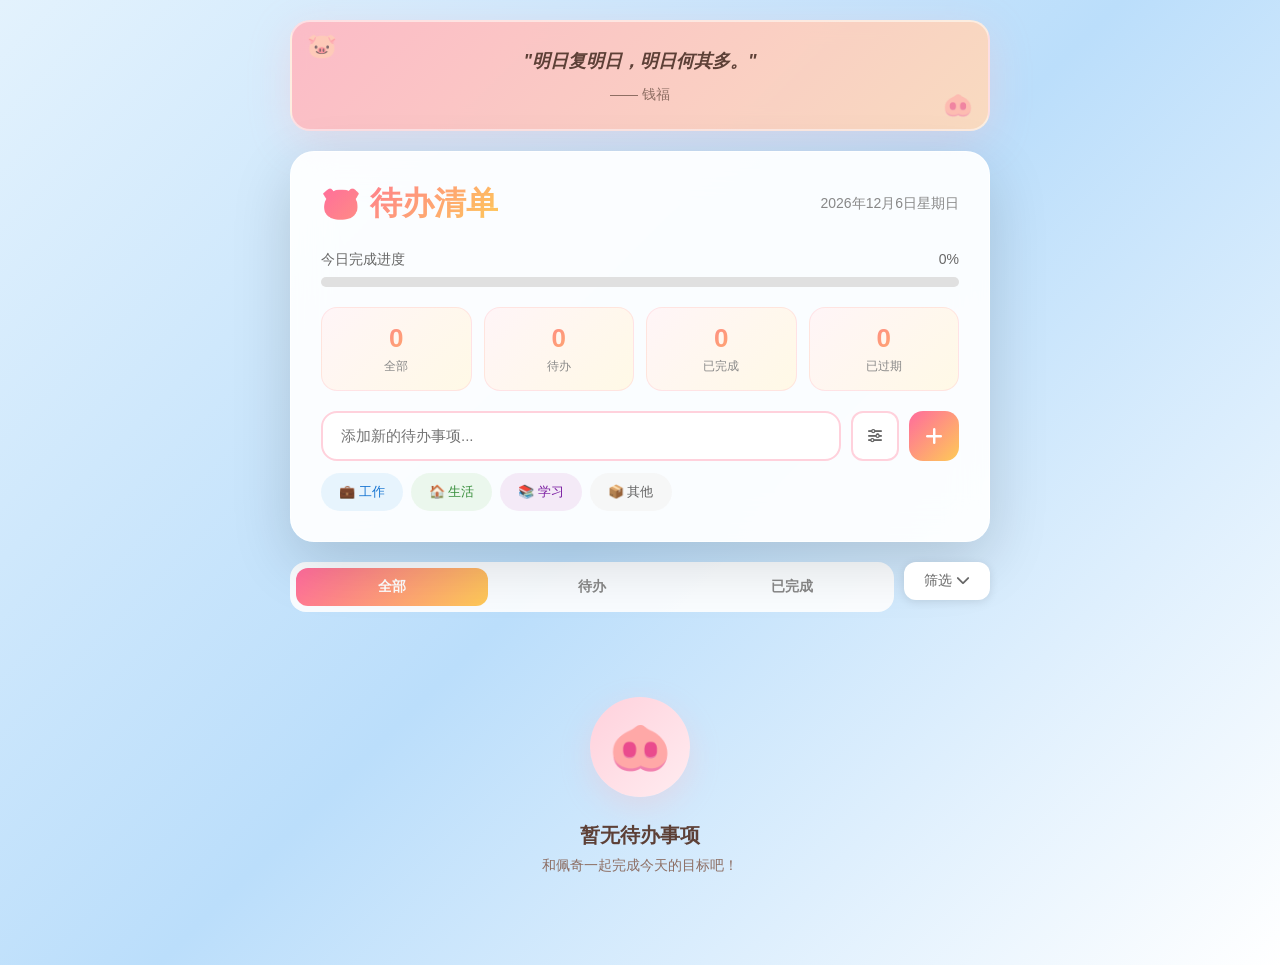
==== index.html @ 7059584b "我的待办清单" ====
<!DOCTYPE html>
<html lang="zh-CN">
<head>
    <meta charset="UTF-8">
    <meta name="viewport" content="width=device-width, initial-scale=1.0, user-scalable=no">
    <title>待办清单</title>
    <link rel="stylesheet" href="https://cdnjs.cloudflare.com/ajax/libs/font-awesome/6.4.0/css/all.min.css">
    <style>
        * {
            margin: 0;
            padding: 0;
            box-sizing: border-box;
        }

        body {
            font-family: 'Segoe UI', -apple-system, BlinkMacSystemFont, sans-serif;
            background: linear-gradient(135deg, #e3f2fd 0%, #bbdefb 50%, #ffffff 100%);
            min-height: 100vh;
            padding: 20px;
            position: relative;
        }

        /* 粉红小猪背景 */
        body::before {
            content: '';
            position: fixed;
            top: 0;
            left: 0;
            right: 0;
            bottom: 0;
            background-image: url('https://images.unsplash.com/photo-1550159930-40066082a4fc?w=1200');
            background-size: cover;
            background-position: center;
            background-repeat: no-repeat;
            filter: blur(8px) opacity(0.15);
            z-index: -1;
        }

        .container {
            max-width: 700px;
            margin: 0 auto;
            position: relative;
            z-index: 1;
        }

        /* 每日名言卡片 */
        .quote-card {
            background: linear-gradient(135deg, rgba(255,182,193,0.9) 0%, rgba(255,218,185,0.9) 100%);
            border-radius: 20px;
            padding: 25px 30px;
            margin-bottom: 20px;
            text-align: center;
            box-shadow: 0 10px 40px rgba(255,182,193,0.3);
            backdrop-filter: blur(10px);
            border: 2px solid rgba(255,255,255,0.5);
            position: relative;
            overflow: hidden;
        }

        .quote-card::before {
            content: '🐷';
            position: absolute;
            top: 10px;
            left: 15px;
            font-size: 24px;
            opacity: 0.6;
        }

        .quote-card::after {
            content: '🐽';
            position: absolute;
            bottom: 10px;
            right: 15px;
            font-size: 24px;
            opacity: 0.6;
        }

        .quote-text {
            font-size: 18px;
            color: #5d4037;
            font-weight: 600;
            line-height: 1.6;
            font-style: italic;
        }

        .quote-author {
            font-size: 14px;
            color: #8d6e63;
            margin-top: 10px;
        }

        /* 头部卡片 */
        .header-card {
            background: rgba(255, 255, 255, 0.92);
            border-radius: 24px;
            padding: 30px;
            margin-bottom: 20px;
            box-shadow: 0 20px 60px rgba(0,0,0,0.15);
            backdrop-filter: blur(20px);
            border: 1px solid rgba(255,255,255,0.8);
        }

        .header-top {
            display: flex;
            justify-content: space-between;
            align-items: center;
            margin-bottom: 25px;
        }

        .title {
            font-size: 32px;
            font-weight: 800;
            background: linear-gradient(135deg, #ff6b9d 0%, #feca57 100%);
            -webkit-background-clip: text;
            -webkit-text-fill-color: transparent;
            background-clip: text;
        }

        .date {
            color: #888;
            font-size: 14px;
        }

        /* 进度条 */
        .progress-section {
            margin-bottom: 20px;
        }

        .progress-label {
            display: flex;
            justify-content: space-between;
            margin-bottom: 8px;
            font-size: 14px;
            color: #666;
        }

        .progress-bar {
            height: 10px;
            background: #e0e0e0;
            border-radius: 5px;
            overflow: hidden;
        }

        .progress-fill {
            height: 100%;
            background: linear-gradient(90deg, #ff6b9d 0%, #feca57 100%);
            border-radius: 5px;
            transition: width 0.5s ease;
        }

        /* 统计卡片 */
        .stats-grid {
            display: grid;
            grid-template-columns: repeat(4, 1fr);
            gap: 12px;
            margin-bottom: 20px;
        }

        .stat-card {
            background: linear-gradient(135deg, #fff5f7 0%, #fff9e6 100%);
            border-radius: 16px;
            padding: 15px 10px;
            text-align: center;
            transition: transform 0.3s ease, box-shadow 0.3s ease;
            border: 1px solid rgba(255,182,193,0.3);
        }

        .stat-card:hover {
            transform: translateY(-5px);
            box-shadow: 0 10px 30px rgba(255,182,193,0.3);
        }

        .stat-number {
            font-size: 26px;
            font-weight: 800;
            background: linear-gradient(135deg, #ff6b9d 0%, #feca57 100%);
            -webkit-background-clip: text;
            -webkit-text-fill-color: transparent;
            background-clip: text;
        }

        .stat-label {
            font-size: 12px;
            color: #888;
            margin-top: 4px;
        }

        /* 输入区域 */
        .input-section {
            display: flex;
            gap: 10px;
            flex-wrap: wrap;
        }

        .input-wrapper {
            flex: 1;
            min-width: 200px;
        }

        .todo-input {
            width: 100%;
            height: 50px;
            padding: 0 18px;
            border: 2px solid #ffd1dc;
            border-radius: 16px;
            font-size: 15px;
            outline: none;
            transition: all 0.3s ease;
            background: white;
        }

        .todo-input:focus {
            border-color: #ff6b9d;
            box-shadow: 0 0 0 4px rgba(255,107,157,0.15);
        }

        .input-options {
            display: flex;
            gap: 8px;
        }

        .option-btn {
            height: 50px;
            padding: 0 15px;
            background: white;
            border: 2px solid #ffd1dc;
            border-radius: 12px;
            font-size: 14px;
            color: #666;
            cursor: pointer;
            display: flex;
            align-items: center;
            gap: 5px;
            transition: all 0.3s ease;
        }

        .option-btn:hover {
            border-color: #ff6b9d;
            color: #ff6b9d;
        }

        .add-btn {
            width: 50px;
            height: 50px;
            background: linear-gradient(135deg, #ff6b9d 0%, #feca57 100%);
            color: white;
            border: none;
            border-radius: 14px;
            font-size: 20px;
            cursor: pointer;
            transition: all 0.3s ease;
            display: flex;
            align-items: center;
            justify-content: center;
        }

        .add-btn:hover {
            transform: scale(1.05);
            box-shadow: 0 10px 30px rgba(255,107,157,0.4);
        }

        /* 分类选择 */
        .category-section {
            display: flex;
            gap: 8px;
            margin-top: 12px;
            flex-wrap: wrap;
        }

        .category-tag {
            padding: 8px 16px;
            border-radius: 20px;
            font-size: 13px;
            cursor: pointer;
            transition: all 0.3s ease;
            border: 2px solid transparent;
        }

        .category-tag.work { background: rgba(227,242,253,0.8); color: #1976d2; }
        .category-tag.life { background: rgba(232,245,233,0.8); color: #388e3c; }
        .category-tag.study { background: rgba(243,229,245,0.8); color: #7b1fa2; }
        .category-tag.other { background: rgba(245,245,245,0.8); color: #616161; }

        .category-tag.active {
            border-color: currentColor;
            transform: scale(1.05);
        }

        /* 筛选标签 */
        .filter-section {
            display: flex;
            gap: 10px;
            margin-bottom: 15px;
            flex-wrap: wrap;
        }

        .filter-tabs {
            display: flex;
            gap: 8px;
            background: rgba(255,255,255,0.9);
            padding: 6px;
            border-radius: 16px;
            flex: 1;
        }

        .filter-tab {
            flex: 1;
            padding: 10px 16px;
            border: none;
            background: transparent;
            border-radius: 12px;
            font-size: 14px;
            font-weight: 600;
            color: #888;
            cursor: pointer;
            transition: all 0.3s ease;
        }

        .filter-tab.active {
            background: linear-gradient(135deg, #ff6b9d 0%, #feca57 100%);
            color: white;
        }

        .filter-dropdown {
            position: relative;
        }

        .dropdown-btn {
            padding: 10px 20px;
            background: white;
            border: none;
            border-radius: 12px;
            font-size: 14px;
            color: #666;
            cursor: pointer;
            box-shadow: 0 2px 10px rgba(0,0,0,0.1);
        }

        .dropdown-menu {
            position: absolute;
            top: 100%;
            right: 0;
            margin-top: 8px;
            background: white;
            border-radius: 12px;
            box-shadow: 0 10px 40px rgba(0,0,0,0.15);
            padding: 8px;
            min-width: 150px;
            display: none;
            z-index: 100;
        }

        .dropdown-menu.show {
            display: block;
        }

        .dropdown-item {
            padding: 10px 15px;
            border-radius: 8px;
            cursor: pointer;
            font-size: 14px;
            transition: background 0.2s;
        }

        .dropdown-item:hover {
            background: #f5f5f5;
        }

        /* 待办列表 */
        .todo-list {
            display: flex;
            flex-direction: column;
            gap: 12px;
        }

        .todo-item {
            display: flex;
            align-items: center;
            padding: 18px 20px;
            background: rgba(255, 255, 255, 0.95);
            border-radius: 16px;
            box-shadow: 0 4px 20px rgba(0,0,0,0.08);
            transition: all 0.3s ease;
            animation: slideIn 0.3s ease;
            border-left: 4px solid transparent;
        }

        .todo-item.priority-high { border-left-color: #ff6b6b; }
        .todo-item.priority-medium { border-left-color: #feca57; }
        .todo-item.priority-low { border-left-color: #48dbfb; }

        @keyframes slideIn {
            from { opacity: 0; transform: translateX(-20px); }
            to { opacity: 1; transform: translateX(0); }
        }

        .todo-item:hover {
            transform: translateX(5px);
            box-shadow: 0 8px 30px rgba(0,0,0,0.12);
        }

        .todo-item.completed {
            background: rgba(245, 245, 245, 0.9);
            opacity: 0.8;
        }

        .todo-item.completed .todo-text {
            text-decoration: line-through;
            color: #aaa;
        }

        .checkbox {
            width: 24px;
            height: 24px;
            border: 3px solid #ffd1dc;
            border-radius: 50%;
            margin-right: 15px;
            display: flex;
            align-items: center;
            justify-content: center;
            cursor: pointer;
            transition: all 0.3s ease;
            flex-shrink: 0;
        }

        .checkbox:hover {
            border-color: #ff6b9d;
            transform: scale(1.1);
        }

        .checkbox.checked {
            background: linear-gradient(135deg, #ff6b9d 0%, #feca57 100%);
            border-color: transparent;
        }

        .checkbox.checked i {
            color: white;
            font-size: 12px;
        }

        .todo-content {
            flex: 1;
        }

        .todo-text {
            font-size: 15px;
            color: #333;
            word-break: break-all;
            line-height: 1.5;
            margin-bottom: 6px;
        }

        .todo-meta {
            display: flex;
            gap: 8px;
            flex-wrap: wrap;
            align-items: center;
        }

        .category-badge {
            padding: 3px 10px;
            border-radius: 10px;
            font-size: 11px;
            font-weight: 600;
        }

        .category-badge.work { background: #e3f2fd; color: #1976d2; }
        .category-badge.life { background: #e8f5e9; color: #388e3c; }
        .category-badge.study { background: #f3e5f5; color: #7b1fa2; }
        .category-badge.other { background: #f5f5f5; color: #616161; }

        .priority-badge {
            font-size: 12px;
        }

        .priority-high { color: #ff6b6b; }
        .priority-medium { color: #f9ca24; }
        .priority-low { color: #48dbfb; }

        .due-date {
            font-size: 11px;
            color: #888;
            display: flex;
            align-items: center;
            gap: 4px;
        }

        .due-date.overdue {
            color: #ff6b6b;
            font-weight: 600;
        }

        .due-date.today {
            color: #ff6b9d;
            font-weight: 600;
        }

        .delete-btn {
            width: 34px;
            height: 34px;
            display: flex;
            align-items: center;
            justify-content: center;
            color: #ff9a9e;
            font-size: 16px;
            cursor: pointer;
            border-radius: 10px;
            transition: all 0.3s ease;
            flex-shrink: 0;
        }

        .delete-btn:hover {
            background: rgba(255,154,158,0.1);
            color: #ff6b6b;
            transform: rotate(90deg);
        }

        /* 清除按钮 */
        .clear-section {
            text-align: center;
            margin-top: 25px;
        }

        .clear-btn {
            padding: 12px 28px;
            background: rgba(255,255,255,0.9);
            border: 2px solid #ffd1dc;
            border-radius: 30px;
            color: #ff6b9d;
            font-size: 14px;
            font-weight: 600;
            cursor: pointer;
            transition: all 0.3s ease;
            display: inline-flex;
            align-items: center;
            gap: 8px;
        }

        .clear-btn:hover {
            background: white;
            border-color: #ff6b9d;
            box-shadow: 0 10px 30px rgba(255,107,157,0.25);
            transform: translateY(-2px);
        }

        /* 空状态 */
        .empty-state {
            text-align: center;
            padding: 70px 20px;
            color: #666;
        }

        .empty-icon {
            width: 100px;
            height: 100px;
            margin: 0 auto 25px;
            background: linear-gradient(135deg, #ffd1dc 0%, #ffecf0 100%);
            border-radius: 50%;
            display: flex;
            align-items: center;
            justify-content: center;
            font-size: 50px;
            box-shadow: 0 10px 30px rgba(255,182,193,0.3);
            animation: float 3s ease-in-out infinite;
        }

        @keyframes float {
            0%, 100% { transform: translateY(0); }
            50% { transform: translateY(-10px); }
        }

        .empty-text {
            font-size: 20px;
            font-weight: 700;
            color: #5d4037;
            margin-bottom: 8px;
        }

        .empty-subtext {
            font-size: 14px;
            color: #8d6e63;
        }

        /* 弹窗 */
        .modal-overlay {
            position: fixed;
            top: 0;
            left: 0;
            right: 0;
            bottom: 0;
            background: rgba(0,0,0,0.5);
            display: none;
            align-items: center;
            justify-content: center;
            z-index: 1000;
            padding: 20px;
        }

        .modal-overlay.show {
            display: flex;
        }

        .modal {
            background: white;
            border-radius: 24px;
            padding: 30px;
            width: 100%;
            max-width: 400px;
            animation: modalIn 0.3s ease;
        }

        @keyframes modalIn {
            from { opacity: 0; transform: scale(0.9); }
            to { opacity: 1; transform: scale(1); }
        }

        .modal-title {
            font-size: 20px;
            font-weight: 700;
            margin-bottom: 20px;
            color: #333;
        }

        .modal-section {
            margin-bottom: 20px;
        }

        .modal-label {
            font-size: 14px;
            color: #666;
            margin-bottom: 8px;
            display: block;
        }

        .modal-input, .modal-select {
            width: 100%;
            height: 48px;
            padding: 0 15px;
            border: 2px solid #e0e0e0;
            border-radius: 12px;
            font-size: 15px;
            outline: none;
        }

        .modal-input:focus, .modal-select:focus {
            border-color: #ff6b9d;
        }

        .priority-options {
            display: flex;
            gap: 10px;
        }

        .priority-option {
            flex: 1;
            padding: 12px;
            border: 2px solid #e0e0e0;
            border-radius: 12px;
            text-align: center;
            cursor: pointer;
            transition: all 0.3s ease;
            font-size: 13px;
        }

        .priority-option.selected {
            border-color: currentColor;
            background: rgba(255,255,255,0.5);
        }

        .priority-option.high { color: #ff6b6b; }
        .priority-option.medium { color: #feca57; }
        .priority-option.low { color: #48dbfb; }

        .modal-buttons {
            display: flex;
            gap: 10px;
            margin-top: 25px;
        }

        .modal-btn {
            flex: 1;
            height: 48px;
            border: none;
            border-radius: 12px;
            font-size: 15px;
            font-weight: 600;
            cursor: pointer;
            transition: all 0.3s ease;
        }

        .modal-btn.cancel {
            background: #f5f5f5;
            color: #666;
        }

        .modal-btn.confirm {
            background: linear-gradient(135deg, #ffab6b 0%, #feca57 100%);
            color: white;
        }

        /* Toast */
        .toast {
            position: fixed;
            top: 50%;
            left: 50%;
            transform: translate(-50%, -50%);
            background: rgba(0,0,0,0.8);
            color: white;
            padding: 12px 24px;
            border-radius: 10px;
            font-size: 14px;
            z-index: 2000;
            display: none;
        }

        .toast.show {
            display: block;
            animation: fadeIn 0.3s ease;
        }

        @keyframes fadeIn {
            from { opacity: 0; transform: translate(-50%, -40%); }
            to { opacity: 1; transform: translate(-50%, -50%); }
        }

        /* 响应式 */
        @media (max-width: 480px) {
            body { padding: 15px; }
            .header-card { padding: 20px; border-radius: 20px; }
            .title { font-size: 24px; }
            .stats-grid { grid-template-columns: repeat(2, 1fr); gap: 10px; }
            .quote-card { padding: 20px; }
            .quote-text { font-size: 15px; }
        }
    </style>
</head>
<body>
    <div class="container">
        <!-- 每日名言 -->
        <div class="quote-card" id="quoteCard">
            <div class="quote-text" id="quoteText"> loading...</div>
            <div class="quote-author" id="quoteAuthor"></div>
        </div>

        <!-- 头部卡片 -->
        <div class="header-card">
            <div class="header-top">
                <h1 class="title">🐷 待办清单</h1>
                <span class="date" id="currentDate"></span>
            </div>

            <div class="progress-section">
                <div class="progress-label">
                    <span>今日完成进度</span>
                    <span id="progressText">0%</span>
                </div>
                <div class="progress-bar">
                    <div class="progress-fill" id="progressFill" style="width: 0%"></div>
                </div>
            </div>

            <div class="stats-grid">
                <div class="stat-card">
                    <div class="stat-number" id="totalCount">0</div>
                    <div class="stat-label">全部</div>
                </div>
                <div class="stat-card">
                    <div class="stat-number" id="activeCount">0</div>
                    <div class="stat-label">待办</div>
                </div>
                <div class="stat-card">
                    <div class="stat-number" id="completedCount">0</div>
                    <div class="stat-label">已完成</div>
                </div>
                <div class="stat-card">
                    <div class="stat-number" id="overdueCount">0</div>
                    <div class="stat-label">已过期</div>
                </div>
            </div>

            <div class="input-section">
                <div class="input-wrapper">
                    <input type="text" class="todo-input" id="todoInput" placeholder="添加新的待办事项...">
                </div>
                <button class="option-btn" onclick="openModal()">
                    <i class="fas fa-sliders-h"></i>
                </button>
                <button class="add-btn" onclick="addTodo()">
                    <i class="fas fa-plus"></i>
                </button>
            </div>

            <div class="category-section">
                <span class="category-tag work" data-cat="work" onclick="quickSelectCategory('work')">💼 工作</span>
                <span class="category-tag life" data-cat="life" onclick="quickSelectCategory('life')">🏠 生活</span>
                <span class="category-tag study" data-cat="study" onclick="quickSelectCategory('study')">📚 学习</span>
                <span class="category-tag other" data-cat="other" onclick="quickSelectCategory('other')">📦 其他</span>
            </div>
        </div>

        <!-- 筛选 -->
        <div class="filter-section">
            <div class="filter-tabs">
                <button class="filter-tab active" data-filter="all" onclick="setFilter('all')">全部</button>
                <button class="filter-tab" data-filter="active" onclick="setFilter('active')">待办</button>
                <button class="filter-tab" data-filter="completed" onclick="setFilter('completed')">已完成</button>
            </div>
            <div class="filter-dropdown">
                <button class="dropdown-btn" onclick="toggleDropdown()">
                    筛选 <i class="fas fa-chevron-down"></i>
                </button>
                <div class="dropdown-menu" id="dropdownMenu">
                    <div class="dropdown-item" onclick="setCategoryFilter('work')">💼 工作</div>
                    <div class="dropdown-item" onclick="setCategoryFilter('life')">🏠 生活</div>
                    <div class="dropdown-item" onclick="setCategoryFilter('study')">📚 学习</div>
                    <div class="dropdown-item" onclick="setCategoryFilter('other')">📦 其他</div>
                    <div class="dropdown-item" onclick="setPriorityFilter('high')">🔴 高优先级</div>
                    <div class="dropdown-item" onclick="setPriorityFilter('medium')">🟡 中优先级</div>
                    <div class="dropdown-item" onclick="setPriorityFilter('low')">🔵 低优先级</div>
                </div>
            </div>
        </div>

        <!-- 待办列表 -->
        <div class="todo-list" id="todoList"></div>

        <div class="clear-section" id="clearSection" style="display: none;">
            <button class="clear-btn" onclick="clearCompleted()">
                <i class="fas fa-trash-alt"></i>
                清除已完成
            </button>
        </div>

        <div class="empty-state" id="emptyState">
            <div class="empty-icon">🐽</div>
            <div class="empty-text">暂无待办事项</div>
            <div class="empty-subtext">和佩奇一起完成今天的目标吧！</div>
        </div>
    </div>

    <!-- 添加弹窗 -->
    <div class="modal-overlay" id="modalOverlay" onclick="closeModalOnOverlay(event)">
        <div class="modal" onclick="event.stopPropagation()">
            <div class="modal-title">添加待办</div>

            <div class="modal-section">
                <label class="modal-label">待办内容</label>
                <input type="text" class="modal-input" id="modalInput" placeholder="请输入待办事项...">
            </div>

            <div class="modal-section">
                <label class="modal-label">分类</label>
                <select class="modal-select" id="modalCategory">
                    <option value="work">💼 工作</option>
                    <option value="life">🏠 生活</option>
                    <option value="study">📚 学习</option>
                    <option value="other">📦 其他</option>
                </select>
            </div>

            <div class="modal-section">
                <label class="modal-label">截止日期</label>
                <input type="date" class="modal-input" id="modalDate">
            </div>

            <div class="modal-section">
                <label class="modal-label">优先级</label>
                <div class="priority-options">
                    <div class="priority-option high" data-priority="high" onclick="selectPriority('high')">
                        🔴 高
                    </div>
                    <div class="priority-option medium selected" data-priority="medium" onclick="selectPriority('medium')">
                        🟡 中
                    </div>
                    <div class="priority-option low" data-priority="low" onclick="selectPriority('low')">
                        🔵 低
                    </div>
                </div>
            </div>

            <div class="modal-buttons">
                <button class="modal-btn cancel" onclick="closeModal()">取消</button>
                <button class="modal-btn confirm" onclick="confirmAdd()">确定</button>
            </div>
        </div>
    </div>

    <div class="toast" id="toast"></div>

    <script>
        // 励志名言库
        const quotes = [
            { text: "种一棵树最好的时间是十年前，其次是现在。", author: "丹比萨·莫约" },
            { text: "不积跬步，无以至千里；不积小流，无以成江海。", author: "荀子" },
            { text: "星光不问赶路人，时光不负有心人。", author: "大冰" },
            { text: "努力不一定成功，但放弃一定失败。", author: "姚明" },
            { text: "每一个不曾起舞的日子，都是对生命的辜负。", author: "尼采" },
            { text: "生活不是等待风暴过去，而是学会在雨中跳舞。", author: "维维安·格林" },
            { text: "成功的路上并不拥挤，因为坚持的人不多。", author: "佚名" },
            { text: "梦想不会逃跑，逃跑的永远只是不敢追梦的人。", author: "高桥步" },
            { text: "与其临渊羡鱼，不如退而结网。", author: "汉书" },
            { text: "路漫漫其修远兮，吾将上下而求索。", author: "屈原" },
            { text: "天行健，君子以自强不息。", author: "周易" },
            { text: "业精于勤，荒于嬉；行成于思，毁于随。", author: "韩愈" },
            { text: "千里之行，始于足下。", author: "老子" },
            { text: "宝剑锋从磨砺出，梅花香自苦寒来。", author: "警世贤文" },
            { text: "只要功夫深，铁杵磨成针。", author: "中国谚语" },
            { text: "锲而舍之，朽木不折；锲而不舍，金石可镂。", author: "荀子" },
            { text: "书山有路勤为径，学海无涯苦作舟。", author: "韩愈" },
            { text: "一分耕耘，一分收获。", author: "谚语" },
            { text: "世上无难事，只怕有心人。", author: "毛泽东" },
            { text: "生活就像海洋，只有意志坚强的人，才能到达彼岸。", author: "马克思" },
            { text: "不要等待机会，而要创造机会。", author: "乔治·萧伯纳" },
            { text: "行动是治愈恐惧的良药，而犹豫拖延将不断滋养恐惧。", author: "戴尔·卡耐基" },
            { text: "成功的秘诀在于永不改变既定的目标。", author: "卢梭" },
            { text: "即使爬到最高的山上，一次也只能脚踏实地地迈一步。", author: "佚名" },
            { text: "你的时间有限，不要为别人而活。", author: "史蒂夫·乔布斯" },
            { text: "保持饥饿，保持愚蠢。", author: "史蒂夫·乔布斯" },
            { text: "今天是你余生的第一天。", author: "查尔斯·狄更斯" },
            { text: "最好的投资就是投资自己。", author: "沃伦·巴菲特" },
            { text: "不要等待完美时刻，抓住时刻让它完美。", author: "佚名" },
            { text: "相信自己，你比你想象的更强大。", author: "佚名" },
            { text: "每一天都是新的开始。", author: "佚名" },
            { text: "只有不断找寻机会的人才会及时把握机会。", author: "佚名" },
            { text: "凡事预则立，不预则废。", author: "礼记" },
            { text: "少壮不努力，老大徒伤悲。", author: "长歌行" },
            { text: "黑发不知勤学早，白首方悔读书迟。", author: "颜真卿" },
            { text: "莫等闲，白了少年头，空悲切。", author: "岳飞" },
            { text: "明日复明日，明日何其多。", author: "钱福" },
            { text: "一寸光阴一寸金，寸金难买寸光阴。", author: "增广贤文" }
        ];

        function getTodayQuote() {
            const today = new Date();
            const dayOfYear = Math.floor((today - new Date(today.getFullYear(), 0, 0)) / (1000 * 60 * 60 * 24));
            return quotes[dayOfYear % quotes.length];
        }

        function displayQuote() {
            const quote = getTodayQuote();
            document.getElementById('quoteText').textContent = '"' + quote.text + '"';
            document.getElementById('quoteAuthor').textContent = '—— ' + quote.author;
        }

        let todos = JSON.parse(localStorage.getItem('todos')) || [];
        let currentFilter = 'all';
        let categoryFilter = null;
        let priorityFilter = null;
        let selectedCategory = 'work';
        let selectedPriority = 'medium';

        init();

        function init() {
            displayQuote();
            updateDate();
            render();
            document.getElementById('todoInput').addEventListener('keypress', function(e) {
                if (e.key === 'Enter') addTodo();
            });
        }

        function updateDate() {
            const date = new Date();
            const options = { year: 'numeric', month: 'long', day: 'numeric', weekday: 'long' };
            document.getElementById('currentDate').textContent = date.toLocaleDateString('zh-CN', options);
        }

        function quickSelectCategory(cat) {
            selectedCategory = cat;
            document.querySelectorAll('.category-tag').forEach(tag => {
                tag.classList.remove('active');
                if (tag.dataset.cat === cat) tag.classList.add('active');
            });
        }

        function addTodo() {
            const input = document.getElementById('todoInput');
            const text = input.value.trim();
            if (!text) { showToast('请输入待办内容'); return; }
            openModal(text);
        }

        function openModal(text = '') {
            document.getElementById('modalInput').value = text;
            document.getElementById('modalDate').value = new Date().toISOString().split('T')[0];
            document.getElementById('modalOverlay').classList.add('show');
        }

        function closeModal() { document.getElementById('modalOverlay').classList.remove('show'); }
        function closeModalOnOverlay(e) { if (e.target === document.getElementById('modalOverlay')) closeModal(); }

        function selectPriority(priority) {
            selectedPriority = priority;
            document.querySelectorAll('.priority-option').forEach(opt => {
                opt.classList.remove('selected');
                if (opt.dataset.priority === priority) opt.classList.add('selected');
            });
        }

        function confirmAdd() {
            const text = document.getElementById('modalInput').value.trim();
            const category = document.getElementById('modalCategory').value;
            const dueDate = document.getElementById('modalDate').value;
            if (!text) { showToast('请输入待办内容'); return; }
            const todo = { id: Date.now(), text: text, completed: false, category: category, priority: selectedPriority, dueDate: dueDate, createTime: new Date().toLocaleString('zh-CN', { month: 'short', day: 'numeric', hour: '2-digit', minute: '2-digit' }) };
            todos.unshift(todo);
            document.getElementById('todoInput').value = '';
            closeModal();
            saveAndRender();
            showToast('添加成功！');
        }

        function toggleTodo(id) {
            todos = todos.map(item => { if (item.id === id) return { ...item, completed: !item.completed }; return item; });
            saveAndRender();
        }

        function deleteTodo(id) {
            if (confirm('确定删除这条待办吗？')) {
                todos = todos.filter(item => item.id !== id);
                saveAndRender();
                showToast('已删除');
            }
        }

        function clearCompleted() {
            const completedCount = todos.filter(item => item.completed).length;
            if (!completedCount) return;
            if (confirm('确定清除 ' + completedCount + ' 条已完成的待办吗？')) {
                todos = todos.filter(item => !item.completed);
                saveAndRender();
                showToast('清除成功！');
            }
        }

        function setFilter(filter) {
            currentFilter = filter;
            document.querySelectorAll('.filter-tab').forEach(tab => { tab.classList.remove('active'); if (tab.dataset.filter === filter) tab.classList.add('active'); });
            render();
        }

        function toggleDropdown() { document.getElementById('dropdownMenu').classList.toggle('show'); }
        function setCategoryFilter(cat) { categoryFilter = cat; priorityFilter = null; document.getElementById('dropdownMenu').classList.remove('show'); render(); }
        function setPriorityFilter(priority) { priorityFilter = priority; categoryFilter = null; document.getElementById('dropdownMenu').classList.remove('show'); render(); }
        function saveAndRender() { localStorage.setItem('todos', JSON.stringify(todos)); render(); }

        function isOverdue(dueDate) {
            if (!dueDate) return false;
            const today = new Date(); today.setHours(0,0,0,0);
            const due = new Date(dueDate); due.setHours(0,0,0,0);
            return due < today;
        }

        function isToday(dueDate) {
            if (!dueDate) return false;
            return new Date().toDateString() === new Date(dueDate).toDateString();
        }

        function getDueDateLabel(dueDate) {
            if (!dueDate) return '';
            if (isOverdue(dueDate)) return '已过期';
            if (isToday(dueDate)) return '今天';
            const date = new Date(dueDate);
            return (date.getMonth() + 1) + '/' + date.getDate();
        }

        function render() {
            const todoList = document.getElementById('todoList'), emptyState = document.getElementById('emptyState'), clearSection = document.getElementById('clearSection');
            let filtered = todos;
            if (currentFilter === 'active') filtered = filtered.filter(i => !i.completed);
            if (currentFilter === 'completed') filtered = filtered.filter(i => i.completed);
            if (categoryFilter) filtered = filtered.filter(i => i.category === categoryFilter);
            if (priorityFilter) filtered = filtered.filter(i => i.priority === priorityFilter);
            const total = todos.length, completed = todos.filter(i => i.completed).length, active = total - completed, overdue = todos.filter(i => !i.completed && isOverdue(i.dueDate)).length, progress = total > 0 ? Math.round((completed / total) * 100) : 0;
            document.getElementById('totalCount').textContent = total;
            document.getElementById('activeCount').textContent = active;
            document.getElementById('completedCount').textContent = completed;
            document.getElementById('overdueCount').textContent = overdue;
            document.getElementById('progressText').textContent = progress + '%';
            document.getElementById('progressFill').style.width = progress + '%';
            clearSection.style.display = (completed > 0 && currentFilter !== 'active') ? 'block' : 'none';
            if (filtered.length === 0) { todoList.style.display = 'none'; emptyState.style.display = 'block'; return; }
            todoList.style.display = 'flex'; emptyState.style.display = 'none';
            filtered.sort((a, b) => { if (a.completed !== b.completed) return a.completed ? 1 : -1; const pMap = { high: 3, medium: 2, low: 1 }; return pMap[b.priority] - pMap[a.priority]; });
            const catMap = { work: '💼', life: '🏠', study: '📚', other: '📦' }, pMap = { high: '🔴', medium: '🟡', low: '🔵' };
            const catName = { work: '工作', life: '生活', study: '学习', other: '其他' }, pName = { high: '高', medium: '中', low: '低' };
            todoList.innerHTML = filtered.map(item => {
                const dueLabel = getDueDateLabel(item.dueDate), dueClass = isOverdue(item.dueDate) ? 'overdue' : (isToday(item.dueDate) ? 'today' : '');
                return '<div class="todo-item priority-' + item.priority + (item.completed ? ' completed' : '') + '"><div class="checkbox ' + (item.completed ? 'checked' : '') + '" onclick="toggleTodo(' + item.id + ')">' + (item.completed ? '<i class="fas fa-check"></i>' : '') + '</div><div class="todo-content"><div class="todo-text">' + escapeHtml(item.text) + '</div><div class="todo-meta"><span class="category-badge ' + item.category + '">' + catMap[item.category] + ' ' + catName[item.category] + '</span><span class="priority-badge priority-' + item.priority + '">' + pMap[item.priority] + ' ' + pName[item.priority] + '</span>' + (dueLabel ? '<span class="due-date ' + dueClass + '"><i class="far fa-calendar"></i> ' + dueLabel + '</span>' : '') + '</div></div><div class="delete-btn" onclick="deleteTodo(' + item.id + ')"><i class="fas fa-times"></i></div></div>';
            }).join('');
        }

        function escapeHtml(text) { const div = document.createElement('div'); div.textContent = text; return div.innerHTML; }
        function showToast(message) { const toast = document.getElementById('toast'); toast.textContent = message; toast.classList.add('show'); setTimeout(() => toast.classList.remove('show'), 1500); }
        document.addEventListener('click', function(e) { if (!e.target.closest('.filter-dropdown')) document.getElementById('dropdownMenu').classList.remove('show'); });
    </script>
</body>
</html>
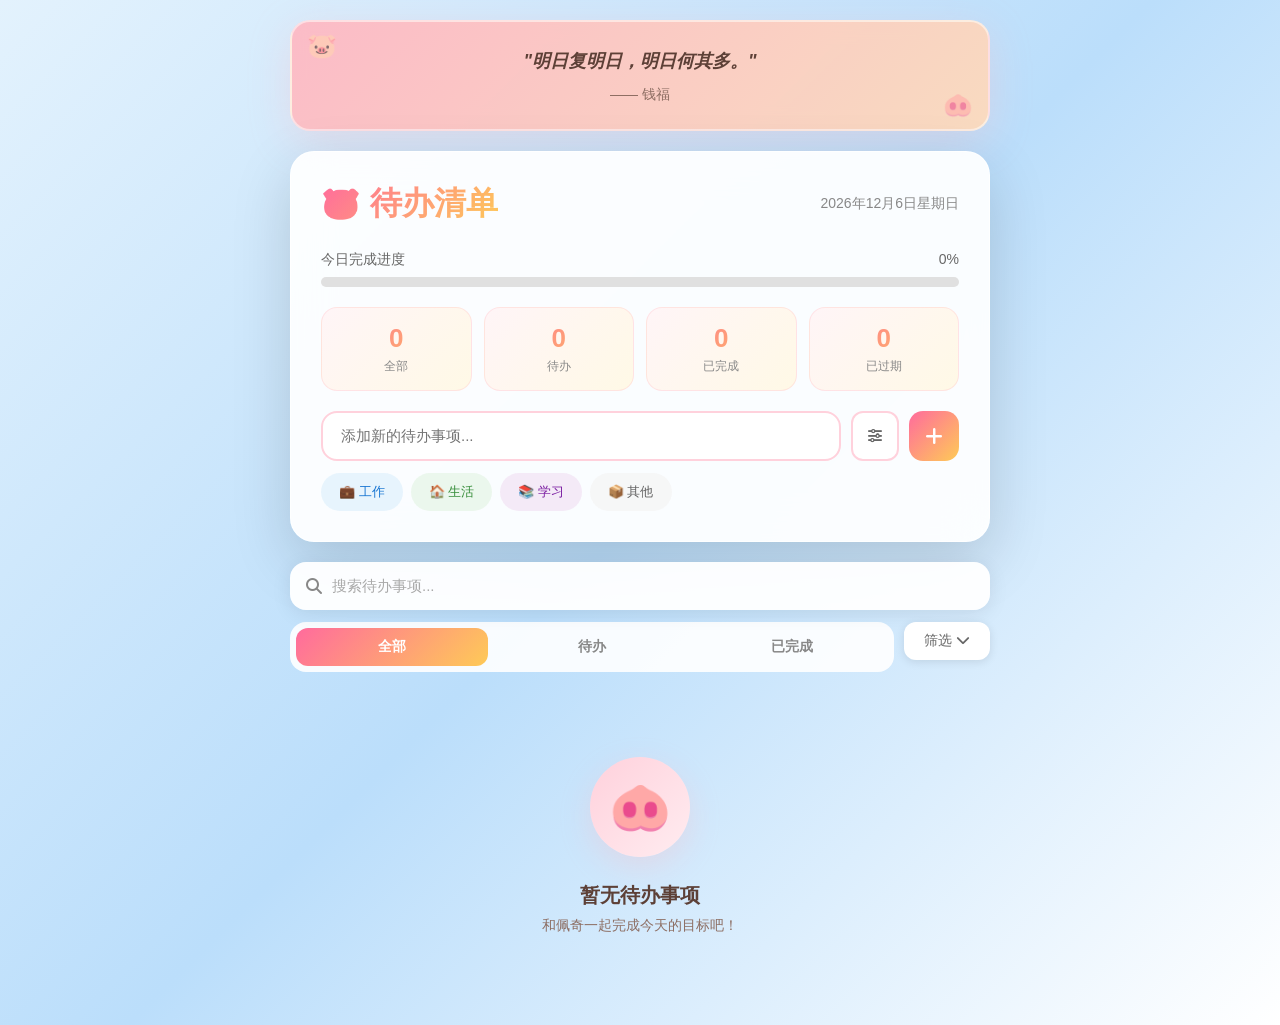
==== commit 04ecfe55: "添加搜索功能和子任务功能" ====
--- a/index.html
+++ b/index.html
@@ -286,6 +286,169 @@
             transform: scale(1.05);
         }
 
+        /* 搜索框 */
+        .search-section {
+            margin-bottom: 12px;
+        }
+
+        .search-wrapper {
+            position: relative;
+            background: rgba(255, 255, 255, 0.95);
+            border-radius: 16px;
+            box-shadow: 0 4px 20px rgba(0,0,0,0.08);
+            display: flex;
+            align-items: center;
+            padding: 0 16px;
+        }
+
+        .search-icon {
+            color: #888;
+            font-size: 16px;
+            margin-right: 10px;
+        }
+
+        .search-input {
+            flex: 1;
+            height: 48px;
+            border: none;
+            background: transparent;
+            font-size: 15px;
+            color: #333;
+            outline: none;
+        }
+
+        .search-input::placeholder {
+            color: #aaa;
+        }
+
+        .search-clear {
+            color: #888;
+            font-size: 14px;
+            cursor: pointer;
+            padding: 5px;
+        }
+
+        .search-clear:hover {
+            color: #ff6b9d;
+        }
+
+        /* 子任务样式 */
+        .subtasks-section {
+            margin-top: 10px;
+            padding-left: 37px;
+        }
+
+        .subtask-item {
+            display: flex;
+            align-items: center;
+            padding: 8px 0;
+            border-bottom: 1px dashed #eee;
+        }
+
+        .subtask-item:last-child {
+            border-bottom: none;
+        }
+
+        .subtask-checkbox {
+            width: 18px;
+            height: 18px;
+            border: 2px solid #ddd;
+            border-radius: 4px;
+            margin-right: 10px;
+            display: flex;
+            align-items: center;
+            justify-content: center;
+            cursor: pointer;
+            transition: all 0.2s ease;
+        }
+
+        .subtask-checkbox:hover {
+            border-color: #ff6b9d;
+        }
+
+        .subtask-checkbox.checked {
+            background: linear-gradient(135deg, #ff6b9d 0%, #feca57 100%);
+            border-color: transparent;
+        }
+
+        .subtask-checkbox.checked i {
+            color: white;
+            font-size: 10px;
+        }
+
+        .subtask-text {
+            flex: 1;
+            font-size: 13px;
+            color: #666;
+        }
+
+        .subtask-item.completed .subtask-text {
+            text-decoration: line-through;
+            color: #aaa;
+        }
+
+        .subtask-delete {
+            color: #ccc;
+            font-size: 12px;
+            cursor: pointer;
+            padding: 3px 6px;
+        }
+
+        .subtask-delete:hover {
+            color: #ff6b6b;
+        }
+
+        .subtask-add {
+            display: flex;
+            align-items: center;
+            margin-top: 8px;
+            padding-left: 28px;
+        }
+
+        .subtask-input {
+            flex: 1;
+            height: 32px;
+            padding: 0 10px;
+            border: 1px solid #e0e0e0;
+            border-radius: 8px;
+            font-size: 13px;
+            outline: none;
+        }
+
+        .subtask-input:focus {
+            border-color: #ff6b9d;
+        }
+
+        .subtask-add-btn {
+            width: 28px;
+            height: 28px;
+            margin-left: 8px;
+            background: linear-gradient(135deg, #ff6b9d 0%, #feca57 100%);
+            color: white;
+            border: none;
+            border-radius: 6px;
+            font-size: 12px;
+            cursor: pointer;
+            display: flex;
+            align-items: center;
+            justify-content: center;
+        }
+
+        .subtask-toggle {
+            font-size: 12px;
+            color: #888;
+            cursor: pointer;
+            margin-left: 8px;
+            padding: 4px 8px;
+            border-radius: 6px;
+            transition: all 0.2s;
+        }
+
+        .subtask-toggle:hover {
+            background: rgba(255,107,157,0.1);
+            color: #ff6b9d;
+        }
+
         /* 筛选标签 */
         .filter-section {
             display: flex;
@@ -723,14 +886,203 @@
             to { opacity: 1; transform: translate(-50%, -50%); }
         }
 
-        /* 响应式 */
+        /* 响应式 - 手机端优化 */
         @media (max-width: 480px) {
-            body { padding: 15px; }
-            .header-card { padding: 20px; border-radius: 20px; }
-            .title { font-size: 24px; }
-            .stats-grid { grid-template-columns: repeat(2, 1fr); gap: 10px; }
-            .quote-card { padding: 20px; }
-            .quote-text { font-size: 15px; }
+            body { padding: 10px; }
+
+            .container { max-width: 100%; }
+
+            /* 名言卡片 */
+            .quote-card {
+                padding: 18px 15px;
+                border-radius: 16px;
+                margin-bottom: 12px;
+            }
+            .quote-card::before,
+            .quote-card::after { font-size: 18px; }
+            .quote-text { font-size: 14px; line-height: 1.5; }
+            .quote-author { font-size: 12px; }
+
+            /* 头部卡片 */
+            .header-card {
+                padding: 18px 15px;
+                border-radius: 16px;
+                margin-bottom: 12px;
+            }
+
+            .header-top { margin-bottom: 18px; }
+            .title { font-size: 22px; }
+            .date { font-size: 12px; }
+
+            /* 统计卡片 */
+            .stats-grid {
+                grid-template-columns: repeat(4, 1fr);
+                gap: 8px;
+                margin-bottom: 15px;
+            }
+            .stat-card { padding: 12px 5px; border-radius: 12px; }
+            .stat-number { font-size: 20px; }
+            .stat-label { font-size: 11px; }
+
+            /* 进度条 */
+            .progress-section { margin-bottom: 15px; }
+            .progress-label { font-size: 12px; }
+            .progress-bar { height: 8px; }
+
+            /* 搜索框 */
+            .search-wrapper {
+                padding: 0 12px;
+                border-radius: 14px;
+            }
+            .search-input { height: 44px; font-size: 14px; }
+            .search-icon { font-size: 14px; }
+
+            /* 输入区域 */
+            .input-section { gap: 8px; }
+            .input-wrapper { min-width: auto; flex: 1; }
+            .todo-input {
+                height: 44px;
+                padding: 0 14px;
+                font-size: 14px;
+                border-radius: 12px;
+            }
+            .option-btn, .add-btn {
+                height: 44px;
+                width: 44px;
+                min-width: 44px;
+                padding: 0;
+                border-radius: 12px;
+            }
+
+            /* 分类标签 */
+            .category-section {
+                margin-top: 10px;
+                gap: 6px;
+            }
+            .category-tag {
+                padding: 6px 12px;
+                font-size: 12px;
+                border-radius: 16px;
+            }
+
+            /* 筛选区域 */
+            .filter-section {
+                margin-bottom: 12px;
+                gap: 8px;
+            }
+            .filter-tabs {
+                padding: 4px;
+                border-radius: 12px;
+            }
+            .filter-tab {
+                padding: 8px 10px;
+                font-size: 13px;
+                border-radius: 10px;
+            }
+            .dropdown-btn {
+                padding: 8px 14px;
+                font-size: 13px;
+                border-radius: 10px;
+            }
+
+            /* 待办列表 */
+            .todo-list { gap: 10px; }
+            .todo-item {
+                padding: 14px 15px;
+                border-radius: 14px;
+            }
+            .checkbox {
+                width: 22px;
+                height: 22px;
+                margin-right: 12px;
+            }
+            .todo-text { font-size: 14px; }
+            .todo-meta { gap: 6px; flex-wrap: wrap; }
+            .category-badge {
+                padding: 2px 8px;
+                font-size: 10px;
+            }
+            .priority-badge { font-size: 11px; }
+            .due-date { font-size: 10px; }
+            .subtask-toggle { font-size: 11px; padding: 3px 6px; }
+            .delete-btn {
+                width: 30px;
+                height: 30px;
+                font-size: 14px;
+            }
+
+            /* 子任务 */
+            .subtasks-section {
+                padding-left: 34px;
+                margin-top: 8px;
+            }
+            .subtask-item { padding: 6px 0; }
+            .subtask-checkbox {
+                width: 16px;
+                height: 16px;
+                margin-right: 8px;
+            }
+            .subtask-text { font-size: 12px; }
+            .subtask-input {
+                height: 28px;
+                font-size: 12px;
+            }
+            .subtask-add-btn {
+                width: 24px;
+                height: 24px;
+                font-size: 10px;
+            }
+
+            /* 空状态 */
+            .empty-state { padding: 50px 15px; }
+            .empty-icon {
+                width: 80px;
+                height: 80px;
+                font-size: 40px;
+            }
+            .empty-text { font-size: 18px; }
+            .empty-subtext { font-size: 13px; }
+
+            /* 清除按钮 */
+            .clear-section { margin-top: 20px; }
+            .clear-btn {
+                padding: 10px 22px;
+                font-size: 13px;
+            }
+
+            /* 弹窗 */
+            .modal {
+                padding: 24px 20px;
+                border-radius: 20px;
+                margin: 15px;
+            }
+            .modal-title { font-size: 18px; margin-bottom: 18px; }
+            .modal-section { margin-bottom: 16px; }
+            .modal-label { font-size: 13px; }
+            .modal-input, .modal-select {
+                height: 44px;
+                font-size: 14px;
+                border-radius: 10px;
+            }
+            .priority-options { gap: 8px; }
+            .priority-option {
+                padding: 10px;
+                font-size: 12px;
+                border-radius: 10px;
+            }
+            .modal-buttons { margin-top: 20px; }
+            .modal-btn {
+                height: 44px;
+                font-size: 14px;
+                border-radius: 10px;
+            }
+        }
+
+        /* 超小屏幕 */
+        @media (max-width: 360px) {
+            .stats-grid { grid-template-columns: repeat(2, 1fr); }
+            .category-tag { padding: 5px 10px; font-size: 11px; }
+            .subtasks-section { padding-left: 28px; }
         }
     </style>
 </head>
@@ -795,6 +1147,15 @@
                 <span class="category-tag life" data-cat="life" onclick="quickSelectCategory('life')">🏠 生活</span>
                 <span class="category-tag study" data-cat="study" onclick="quickSelectCategory('study')">📚 学习</span>
                 <span class="category-tag other" data-cat="other" onclick="quickSelectCategory('other')">📦 其他</span>
+            </div>
+        </div>
+
+        <!-- 搜索框 -->
+        <div class="search-section">
+            <div class="search-wrapper">
+                <i class="fas fa-search search-icon"></i>
+                <input type="text" class="search-input" id="searchInput" placeholder="搜索待办事项..." oninput="handleSearch(this.value)">
+                <i class="fas fa-times search-clear" id="searchClear" onclick="clearSearch()" style="display: none;"></i>
             </div>
         </div>
 
@@ -946,8 +1307,10 @@
         let currentFilter = 'all';
         let categoryFilter = null;
         let priorityFilter = null;
+        let searchKeyword = '';
         let selectedCategory = 'work';
         let selectedPriority = 'medium';
+        let expandedTodos = new Set(); // 记录展开的待办ID
 
         init();
 
@@ -1003,7 +1366,7 @@
             const category = document.getElementById('modalCategory').value;
             const dueDate = document.getElementById('modalDate').value;
             if (!text) { showToast('请输入待办内容'); return; }
-            const todo = { id: Date.now(), text: text, completed: false, category: category, priority: selectedPriority, dueDate: dueDate, createTime: new Date().toLocaleString('zh-CN', { month: 'short', day: 'numeric', hour: '2-digit', minute: '2-digit' }) };
+            const todo = { id: Date.now(), text: text, completed: false, category: category, priority: selectedPriority, dueDate: dueDate, subtasks: [], createTime: new Date().toLocaleString('zh-CN', { month: 'short', day: 'numeric', hour: '2-digit', minute: '2-digit' }) };
             todos.unshift(todo);
             document.getElementById('todoInput').value = '';
             closeModal();
@@ -1072,6 +1435,7 @@
             if (currentFilter === 'completed') filtered = filtered.filter(i => i.completed);
             if (categoryFilter) filtered = filtered.filter(i => i.category === categoryFilter);
             if (priorityFilter) filtered = filtered.filter(i => i.priority === priorityFilter);
+            if (searchKeyword) filtered = filtered.filter(i => i.text.toLowerCase().includes(searchKeyword.toLowerCase()));
             const total = todos.length, completed = todos.filter(i => i.completed).length, active = total - completed, overdue = todos.filter(i => !i.completed && isOverdue(i.dueDate)).length, progress = total > 0 ? Math.round((completed / total) * 100) : 0;
             document.getElementById('totalCount').textContent = total;
             document.getElementById('activeCount').textContent = active;
@@ -1087,13 +1451,88 @@
             const catName = { work: '工作', life: '生活', study: '学习', other: '其他' }, pName = { high: '高', medium: '中', low: '低' };
             todoList.innerHTML = filtered.map(item => {
                 const dueLabel = getDueDateLabel(item.dueDate), dueClass = isOverdue(item.dueDate) ? 'overdue' : (isToday(item.dueDate) ? 'today' : '');
-                return '<div class="todo-item priority-' + item.priority + (item.completed ? ' completed' : '') + '"><div class="checkbox ' + (item.completed ? 'checked' : '') + '" onclick="toggleTodo(' + item.id + ')">' + (item.completed ? '<i class="fas fa-check"></i>' : '') + '</div><div class="todo-content"><div class="todo-text">' + escapeHtml(item.text) + '</div><div class="todo-meta"><span class="category-badge ' + item.category + '">' + catMap[item.category] + ' ' + catName[item.category] + '</span><span class="priority-badge priority-' + item.priority + '">' + pMap[item.priority] + ' ' + pName[item.priority] + '</span>' + (dueLabel ? '<span class="due-date ' + dueClass + '"><i class="far fa-calendar"></i> ' + dueLabel + '</span>' : '') + '</div></div><div class="delete-btn" onclick="deleteTodo(' + item.id + ')"><i class="fas fa-times"></i></div></div>';
+                const subtasks = item.subtasks || [];
+                const completedSubtasks = subtasks.filter(s => s.completed).length;
+                const isExpanded = expandedTodos.has(item.id);
+                let subtasksHtml = '';
+                if (subtasks.length > 0 || isExpanded) {
+                    subtasksHtml = '<div class="subtasks-section" id="subtasks-' + item.id + '" style="display: ' + (isExpanded ? 'block' : 'none') + '">';
+                    subtasks.forEach((subtask, index) => {
+                        subtasksHtml += '<div class="subtask-item ' + (subtask.completed ? 'completed' : '') + '"><div class="subtask-checkbox ' + (subtask.completed ? 'checked' : '') + '" onclick="toggleSubtask(' + item.id + ', ' + index + ')">' + (subtask.completed ? '<i class="fas fa-check"></i>' : '') + '</div><span class="subtask-text">' + escapeHtml(subtask.text) + '</span><span class="subtask-delete" onclick="deleteSubtask(' + item.id + ', ' + index + ')"><i class="fas fa-times"></i></span></div>';
+                    });
+                    subtasksHtml += '<div class="subtask-add"><input type="text" class="subtask-input" id="subtaskInput-' + item.id + '" placeholder="添加子任务..." onkeypress="if(event.key===\'Enter\')addSubtask(' + item.id + ')"><button class="subtask-add-btn" onclick="addSubtask(' + item.id + ')"><i class="fas fa-plus"></i></button></div>';
+                    subtasksHtml += '</div>';
+                }
+                const subtaskSummary = subtasks.length > 0 ? '<span class="subtask-toggle" onclick="toggleSubtaskSection(' + item.id + ')">' + (isExpanded ? '收起' : '展开') + ' (' + completedSubtasks + '/' + subtasks.length + ')</span>' : '<span class="subtask-toggle" onclick="toggleSubtaskSection(' + item.id + ')">+ 子任务</span>';
+                return '<div class="todo-item priority-' + item.priority + (item.completed ? ' completed' : '') + '"><div class="checkbox ' + (item.completed ? 'checked' : '') + '" onclick="toggleTodo(' + item.id + ')">' + (item.completed ? '<i class="fas fa-check"></i>' : '') + '</div><div class="todo-content"><div class="todo-text">' + escapeHtml(item.text) + '</div><div class="todo-meta"><span class="category-badge ' + item.category + '">' + catMap[item.category] + ' ' + catName[item.category] + '</span><span class="priority-badge priority-' + item.priority + '">' + pMap[item.priority] + ' ' + pName[item.priority] + '</span>' + (dueLabel ? '<span class="due-date ' + dueClass + '"><i class="far fa-calendar"></i> ' + dueLabel + '</span>' : '') + subtaskSummary + '</div>' + subtasksHtml + '</div><div class="delete-btn" onclick="deleteTodo(' + item.id + ')"><i class="fas fa-times"></i></div></div>';
             }).join('');
         }
 
         function escapeHtml(text) { const div = document.createElement('div'); div.textContent = text; return div.innerHTML; }
         function showToast(message) { const toast = document.getElementById('toast'); toast.textContent = message; toast.classList.add('show'); setTimeout(() => toast.classList.remove('show'), 1500); }
         document.addEventListener('click', function(e) { if (!e.target.closest('.filter-dropdown')) document.getElementById('dropdownMenu').classList.remove('show'); });
+
+        // 搜索功能
+        function handleSearch(keyword) {
+            searchKeyword = keyword.trim();
+            document.getElementById('searchClear').style.display = searchKeyword ? 'block' : 'none';
+            render();
+        }
+
+        function clearSearch() {
+            document.getElementById('searchInput').value = '';
+            searchKeyword = '';
+            document.getElementById('searchClear').style.display = 'none';
+            render();
+        }
+
+        // 子任务功能
+        function toggleSubtaskSection(todoId) {
+            if (expandedTodos.has(todoId)) {
+                expandedTodos.delete(todoId);
+            } else {
+                expandedTodos.add(todoId);
+            }
+            render();
+        }
+
+        function toggleSubtask(todoId, subtaskIndex) {
+            todos = todos.map(item => {
+                if (item.id === todoId && item.subtasks && item.subtasks[subtaskIndex]) {
+                    const newSubtasks = [...item.subtasks];
+                    newSubtasks[subtaskIndex] = { ...newSubtasks[subtaskIndex], completed: !newSubtasks[subtaskIndex].completed };
+                    return { ...item, subtasks: newSubtasks };
+                }
+                return item;
+            });
+            saveAndRender();
+        }
+
+        function addSubtask(todoId) {
+            const input = document.getElementById('subtaskInput-' + todoId);
+            const text = input.value.trim();
+            if (!text) { showToast('请输入子任务内容'); return; }
+            todos = todos.map(item => {
+                if (item.id === todoId) {
+                    const newSubtasks = [...(item.subtasks || []), { text: text, completed: false }];
+                    return { ...item, subtasks: newSubtasks };
+                }
+                return item;
+            });
+            expandedTodos.add(todoId);
+            saveAndRender();
+        }
+
+        function deleteSubtask(todoId, subtaskIndex) {
+            todos = todos.map(item => {
+                if (item.id === todoId && item.subtasks) {
+                    const newSubtasks = item.subtasks.filter((_, i) => i !== subtaskIndex);
+                    return { ...item, subtasks: newSubtasks };
+                }
+                return item;
+            });
+            saveAndRender();
+        }
     </script>
 </body>
 </html>
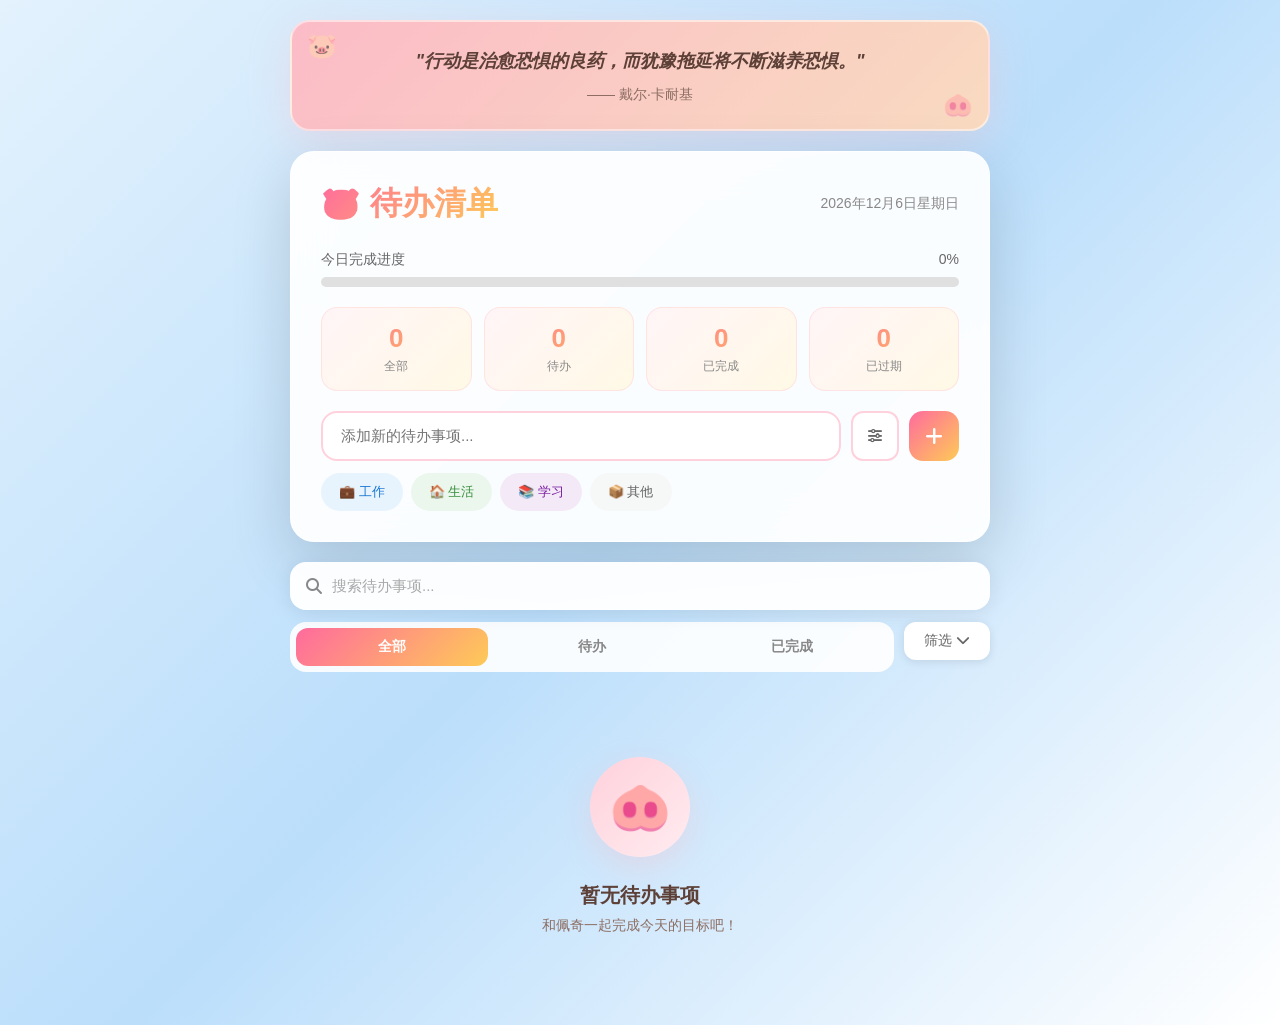
==== commit 580dd93b: "我的待办清单" ====
--- a/index.html
+++ b/index.html
@@ -658,6 +658,15 @@
             font-weight: 600;
         }
 
+        .repeat-badge {
+            background: linear-gradient(135deg, #a8edea 0%, #fed6e3 100%);
+            color: #666;
+            padding: 3px 10px;
+            border-radius: 10px;
+            font-size: 11px;
+            font-weight: 500;
+        }
+
         .delete-btn {
             width: 34px;
             height: 34px;
@@ -834,223 +843,46 @@
         .priority-option.medium { color: #feca57; }
         .priority-option.low { color: #48dbfb; }
 
-        .modal-buttons {
+        /* 重复选项 */
+        .repeat-options {
             display: flex;
             gap: 10px;
-            margin-top: 25px;
-        }
-
-        .modal-btn {
+        }
+
+        .repeat-option {
             flex: 1;
-            height: 48px;
-            border: none;
+            padding: 12px;
+            border: 2px solid #e0e0e0;
             border-radius: 12px;
-            font-size: 15px;
-            font-weight: 600;
+            text-align: center;
             cursor: pointer;
             transition: all 0.3s ease;
-        }
-
-        .modal-btn.cancel {
-            background: #f5f5f5;
+            font-size: 13px;
             color: #666;
         }
 
-        .modal-btn.confirm {
-            background: linear-gradient(135deg, #ffab6b 0%, #feca57 100%);
-            color: white;
-        }
-
-        /* Toast */
-        .toast {
-            position: fixed;
-            top: 50%;
-            left: 50%;
-            transform: translate(-50%, -50%);
-            background: rgba(0,0,0,0.8);
-            color: white;
-            padding: 12px 24px;
-            border-radius: 10px;
-            font-size: 14px;
-            z-index: 2000;
-            display: none;
-        }
-
-        .toast.show {
+        .repeat-option i {
             display: block;
-            animation: fadeIn 0.3s ease;
-        }
-
-        @keyframes fadeIn {
-            from { opacity: 0; transform: translate(-50%, -40%); }
-            to { opacity: 1; transform: translate(-50%, -50%); }
-        }
-
-        /* 响应式 - 手机端优化 */
-        @media (max-width: 480px) {
-            body { padding: 10px; }
-
-            .container { max-width: 100%; }
-
-            /* 名言卡片 */
-            .quote-card {
-                padding: 18px 15px;
-                border-radius: 16px;
-                margin-bottom: 12px;
-            }
-            .quote-card::before,
-            .quote-card::after { font-size: 18px; }
-            .quote-text { font-size: 14px; line-height: 1.5; }
-            .quote-author { font-size: 12px; }
-
-            /* 头部卡片 */
-            .header-card {
-                padding: 18px 15px;
-                border-radius: 16px;
-                margin-bottom: 12px;
-            }
-
-            .header-top { margin-bottom: 18px; }
-            .title { font-size: 22px; }
-            .date { font-size: 12px; }
-
-            /* 统计卡片 */
-            .stats-grid {
-                grid-template-columns: repeat(4, 1fr);
-                gap: 8px;
-                margin-bottom: 15px;
-            }
-            .stat-card { padding: 12px 5px; border-radius: 12px; }
-            .stat-number { font-size: 20px; }
-            .stat-label { font-size: 11px; }
-
-            /* 进度条 */
-            .progress-section { margin-bottom: 15px; }
-            .progress-label { font-size: 12px; }
-            .progress-bar { height: 8px; }
-
-            /* 搜索框 */
-            .search-wrapper {
-                padding: 0 12px;
-                border-radius: 14px;
-            }
-            .search-input { height: 44px; font-size: 14px; }
-            .search-icon { font-size: 14px; }
-
-            /* 输入区域 */
-            .input-section { gap: 8px; }
-            .input-wrapper { min-width: auto; flex: 1; }
-            .todo-input {
-                height: 44px;
-                padding: 0 14px;
-                font-size: 14px;
-                border-radius: 12px;
-            }
-            .option-btn, .add-btn {
-                height: 44px;
-                width: 44px;
-                min-width: 44px;
-                padding: 0;
-                border-radius: 12px;
-            }
-
-            /* 分类标签 */
-            .category-section {
-                margin-top: 10px;
-                gap: 6px;
-            }
-            .category-tag {
-                padding: 6px 12px;
-                font-size: 12px;
-                border-radius: 16px;
-            }
-
-            /* 筛选区域 */
-            .filter-section {
-                margin-bottom: 12px;
-                gap: 8px;
-            }
-            .filter-tabs {
-                padding: 4px;
-                border-radius: 12px;
-            }
-            .filter-tab {
-                padding: 8px 10px;
-                font-size: 13px;
-                border-radius: 10px;
-            }
-            .dropdown-btn {
-                padding: 8px 14px;
-                font-size: 13px;
-                border-radius: 10px;
-            }
-
-            /* 待办列表 */
-            .todo-list { gap: 10px; }
-            .todo-item {
-                padding: 14px 15px;
-                border-radius: 14px;
-            }
-            .checkbox {
-                width: 22px;
-                height: 22px;
-                margin-right: 12px;
-            }
-            .todo-text { font-size: 14px; }
-            .todo-meta { gap: 6px; flex-wrap: wrap; }
-            .category-badge {
-                padding: 2px 8px;
-                font-size: 10px;
-            }
-            .priority-badge { font-size: 11px; }
-            .due-date { font-size: 10px; }
-            .subtask-toggle { font-size: 11px; padding: 3px 6px; }
-            .delete-btn {
-                width: 30px;
-                height: 30px;
-                font-size: 14px;
-            }
-
-            /* 子任务 */
-            .subtasks-section {
-                padding-left: 34px;
-                margin-top: 8px;
-            }
-            .subtask-item { padding: 6px 0; }
-            .subtask-checkbox {
-                width: 16px;
-                height: 16px;
-                margin-right: 8px;
-            }
-            .subtask-text { font-size: 12px; }
-            .subtask-input {
-                height: 28px;
-                font-size: 12px;
-            }
-            .subtask-add-btn {
-                width: 24px;
-                height: 24px;
-                font-size: 10px;
-            }
-
-            /* 空状态 */
-            .empty-state { padding: 50px 15px; }
-            .empty-icon {
-                width: 80px;
-                height: 80px;
-                font-size: 40px;
-            }
-            .empty-text { font-size: 18px; }
-            .empty-subtext { font-size: 13px; }
-
-            /* 清除按钮 */
-            .clear-section { margin-top: 20px; }
-            .clear-btn {
-                padding: 10px 22px;
-                font-size: 13px;
-            }
-
-            /* 弹窗 */
+            font-size: 18px;
+            margin-bottom: 4px;
+        }
+
+        .repeat-option.selected {
+            border-color: #ff6b9d;
+            background: rgba(255,107,157,0.1);
+            color: #ff6b9d;
+        }
+
+        /* 重复标识 */
+        .repeat-badge {
+            font-size: 11px;
+            color: #ff6b9d;
+            display: flex;
+            align-items: center;
+            gap: 3px;
+        }
+
+        /* 弹窗 */
             .modal {
                 padding: 24px 20px;
                 border-radius: 20px;
@@ -1239,6 +1071,21 @@
                 </div>
             </div>
 
+            <div class="modal-section">
+                <label class="modal-label">重复</label>
+                <div class="repeat-options">
+                    <div class="repeat-option selected" data-repeat="none" onclick="selectRepeat('none')">
+                        <i class="fas fa-times-circle"></i> 不重复
+                    </div>
+                    <div class="repeat-option" data-repeat="daily" onclick="selectRepeat('daily')">
+                        <i class="fas fa-redo"></i> 每天
+                    </div>
+                    <div class="repeat-option" data-repeat="weekly" onclick="selectRepeat('weekly')">
+                        <i class="fas fa-calendar-week"></i> 每周
+                    </div>
+                </div>
+            </div>
+
             <div class="modal-buttons">
                 <button class="modal-btn cancel" onclick="closeModal()">取消</button>
                 <button class="modal-btn confirm" onclick="confirmAdd()">确定</button>
@@ -1249,98 +1096,392 @@
     <div class="toast" id="toast"></div>
 
     <script>
-        // 励志名言库
-        const quotes = [
-            { text: "种一棵树最好的时间是十年前，其次是现在。", author: "丹比萨·莫约" },
-            { text: "不积跬步，无以至千里；不积小流，无以成江海。", author: "荀子" },
-            { text: "星光不问赶路人，时光不负有心人。", author: "大冰" },
-            { text: "努力不一定成功，但放弃一定失败。", author: "姚明" },
-            { text: "每一个不曾起舞的日子，都是对生命的辜负。", author: "尼采" },
-            { text: "生活不是等待风暴过去，而是学会在雨中跳舞。", author: "维维安·格林" },
-            { text: "成功的路上并不拥挤，因为坚持的人不多。", author: "佚名" },
-            { text: "梦想不会逃跑，逃跑的永远只是不敢追梦的人。", author: "高桥步" },
-            { text: "与其临渊羡鱼，不如退而结网。", author: "汉书" },
-            { text: "路漫漫其修远兮，吾将上下而求索。", author: "屈原" },
-            { text: "天行健，君子以自强不息。", author: "周易" },
-            { text: "业精于勤，荒于嬉；行成于思，毁于随。", author: "韩愈" },
-            { text: "千里之行，始于足下。", author: "老子" },
-            { text: "宝剑锋从磨砺出，梅花香自苦寒来。", author: "警世贤文" },
-            { text: "只要功夫深，铁杵磨成针。", author: "中国谚语" },
-            { text: "锲而舍之，朽木不折；锲而不舍，金石可镂。", author: "荀子" },
-            { text: "书山有路勤为径，学海无涯苦作舟。", author: "韩愈" },
-            { text: "一分耕耘，一分收获。", author: "谚语" },
-            { text: "世上无难事，只怕有心人。", author: "毛泽东" },
-            { text: "生活就像海洋，只有意志坚强的人，才能到达彼岸。", author: "马克思" },
-            { text: "不要等待机会，而要创造机会。", author: "乔治·萧伯纳" },
-            { text: "行动是治愈恐惧的良药，而犹豫拖延将不断滋养恐惧。", author: "戴尔·卡耐基" },
-            { text: "成功的秘诀在于永不改变既定的目标。", author: "卢梭" },
-            { text: "即使爬到最高的山上，一次也只能脚踏实地地迈一步。", author: "佚名" },
-            { text: "你的时间有限，不要为别人而活。", author: "史蒂夫·乔布斯" },
-            { text: "保持饥饿，保持愚蠢。", author: "史蒂夫·乔布斯" },
-            { text: "今天是你余生的第一天。", author: "查尔斯·狄更斯" },
-            { text: "最好的投资就是投资自己。", author: "沃伦·巴菲特" },
-            { text: "不要等待完美时刻，抓住时刻让它完美。", author: "佚名" },
-            { text: "相信自己，你比你想象的更强大。", author: "佚名" },
-            { text: "每一天都是新的开始。", author: "佚名" },
-            { text: "只有不断找寻机会的人才会及时把握机会。", author: "佚名" },
-            { text: "凡事预则立，不预则废。", author: "礼记" },
-            { text: "少壮不努力，老大徒伤悲。", author: "长歌行" },
-            { text: "黑发不知勤学早，白首方悔读书迟。", author: "颜真卿" },
-            { text: "莫等闲，白了少年头，空悲切。", author: "岳飞" },
-            { text: "明日复明日，明日何其多。", author: "钱福" },
-            { text: "一寸光阴一寸金，寸金难买寸光阴。", author: "增广贤文" }
-        ];
-
-        function getTodayQuote() {
-            const today = new Date();
-            const dayOfYear = Math.floor((today - new Date(today.getFullYear(), 0, 0)) / (1000 * 60 * 60 * 24));
-            return quotes[dayOfYear % quotes.length];
-        }
-
-        function displayQuote() {
-            const quote = getTodayQuote();
-            document.getElementById('quoteText').textContent = '"' + quote.text + '"';
-            document.getElementById('quoteAuthor').textContent = '—— ' + quote.author;
-        }
-
-        let todos = JSON.parse(localStorage.getItem('todos')) || [];
-        let currentFilter = 'all';
-        let categoryFilter = null;
-        let priorityFilter = null;
-        let searchKeyword = '';
-        let selectedCategory = 'work';
-        let selectedPriority = 'medium';
-        let expandedTodos = new Set(); // 记录展开的待办ID
-
-        init();
-
+        // ==================== CONFIG 配置层 ====================
+        const CONFIG = {
+            QUOTES: [
+                { text: "种一棵树最好的时间是十年前，其次是现在。", author: "丹比萨·莫约" },
+                { text: "不积跬步，无以至千里；不积小流，无以成江海。", author: "荀子" },
+                { text: "星光不问赶路人，时光不负有心人。", author: "大冰" },
+                { text: "努力不一定成功，但放弃一定失败。", author: "姚明" },
+                { text: "每一个不曾起舞的日子，都是对生命的辜负。", author: "尼采" },
+                { text: "生活不是等待风暴过去，而是学会在雨中跳舞。", author: "维维安·格林" },
+                { text: "成功的路上并不拥挤，因为坚持的人不多。", author: "佚名" },
+                { text: "梦想不会逃跑，逃跑的永远只是不敢追梦的人。", author: "高桥步" },
+                { text: "与其临渊羡鱼，不如退而结网。", author: "汉书" },
+                { text: "路漫漫其修远兮，吾将上下而求索。", author: "屈原" },
+                { text: "天行健，君子以自强不息。", author: "周易" },
+                { text: "业精于勤，荒于嬉；行成于思，毁于随。", author: "韩愈" },
+                { text: "千里之行，始于足下。", author: "老子" },
+                { text: "宝剑锋从磨砺出，梅花香自苦寒来。", author: "警世贤文" },
+                { text: "只要功夫深，铁杵磨成针。", author: "中国谚语" },
+                { text: "锲而舍之，朽木不折；锲而不舍，金石可镂。", author: "荀子" },
+                { text: "书山有路勤为径，学海无涯苦作舟。", author: "韩愈" },
+                { text: "一分耕耘，一分收获。", author: "谚语" },
+                { text: "世上无难事，只怕有心人。", author: "毛泽东" },
+                { text: "生活就像海洋，只有意志坚强的人，才能到达彼岸。", author: "马克思" },
+                { text: "不要等待机会，而要创造机会。", author: "乔治·萧伯纳" },
+                { text: "行动是治愈恐惧的良药，而犹豫拖延将不断滋养恐惧。", author: "戴尔·卡耐基" },
+                { text: "成功的秘诀在于永不改变既定的目标。", author: "卢梭" },
+                { text: "即使爬到最高的山上，一次也只能脚踏实地地迈一步。", author: "佚名" },
+                { text: "你的时间有限，不要为别人而活。", author: "史蒂夫·乔布斯" },
+                { text: "保持饥饿，保持愚蠢。", author: "史蒂夫·乔布斯" },
+                { text: "今天是你余生的第一天。", author: "查尔斯·狄更斯" },
+                { text: "最好的投资就是投资自己。", author: "沃伦·巴菲特" },
+                { text: "不要等待完美时刻，抓住时刻让它完美。", author: "佚名" },
+                { text: "相信自己，你比你想象的更强大。", author: "佚名" },
+                { text: "每一天都是新的开始。", author: "佚名" },
+                { text: "只有不断找寻机会的人才会及时把握机会。", author: "佚名" },
+                { text: "凡事预则立，不预则废。", author: "礼记" },
+                { text: "少壮不努力，老大徒伤悲。", author: "长歌行" },
+                { text: "黑发不知勤学早，白首方悔读书迟。", author: "颜真卿" },
+                { text: "莫等闲，白了少年头，空悲切。", author: "岳飞" },
+                { text: "明日复明日，明日何其多。", author: "钱福" },
+                { text: "一寸光阴一寸金，寸金难买寸光阴。", author: "增广贤文" }
+            ],
+            CATEGORY_MAP: { work: '💼', life: '🏠', study: '📚', other: '📦' },
+            CATEGORY_NAME: { work: '工作', life: '生活', study: '学习', other: '其他' },
+            PRIORITY_MAP: { high: '🔴', medium: '🟡', low: '🔵' },
+            PRIORITY_NAME: { high: '高', medium: '中', low: '低' },
+            REPEAT_LABEL: { daily: '🔄 每天', weekly: '📅 每周' },
+            REPEAT_DAYS: { daily: 1, weekly: 7 },
+            STORAGE_KEY: 'todos',
+            LAST_CHECK_KEY: 'lastRepeatCheck'
+        };
+
+        // ==================== State 状态管理 ====================
+        const State = {
+            todos: [],
+            currentFilter: 'all',
+            categoryFilter: null,
+            priorityFilter: null,
+            searchKeyword: '',
+            selectedCategory: 'work',
+            selectedPriority: 'medium',
+            selectedRepeat: 'none',
+            expandedTodos: new Set()
+        };
+
+        // ==================== QuoteService 名言服务 ====================
+        const QuoteService = {
+            getRandom() {
+                const idx = Math.floor(Math.random() * CONFIG.QUOTES.length);
+                return CONFIG.QUOTES[idx];
+            },
+            display() {
+                const q = this.getRandom();
+                document.getElementById('quoteText').textContent = '"' + q.text + '"';
+                document.getElementById('quoteAuthor').textContent = '—— ' + q.author;
+            }
+        };
+
+        // ==================== DataStore 数据层 ====================
+        const DataStore = {
+            load() {
+                State.todos = JSON.parse(localStorage.getItem(CONFIG.STORAGE_KEY)) || [];
+            },
+            save() {
+                localStorage.setItem(CONFIG.STORAGE_KEY, JSON.stringify(State.todos));
+            },
+            getLastCheck() {
+                return localStorage.getItem(CONFIG.LAST_CHECK_KEY);
+            },
+            setLastCheck(date) {
+                localStorage.setItem(CONFIG.LAST_CHECK_KEY, date);
+            }
+        };
+
+        // ==================== TodoService 业务逻辑层 ====================
+        const TodoService = {
+            init() {
+                DataStore.load();
+            },
+
+            add(todo) {
+                State.todos.unshift(todo);
+                DataStore.save();
+            },
+
+            update(id, updater) {
+                State.todos = State.todos.map(item => item.id === id ? updater(item) : item);
+                DataStore.save();
+            },
+
+            delete(id) {
+                State.todos = State.todos.filter(item => item.id !== id);
+                DataStore.save();
+            },
+
+            toggle(id) {
+                this.update(id, item => ({ ...item, completed: !item.completed }));
+            },
+
+            clearCompleted() {
+                State.todos = State.todos.filter(item => !item.completed);
+                DataStore.save();
+            },
+
+            addSubtask(todoId, text) {
+                this.update(todoId, item => ({
+                    ...item,
+                    subtasks: [...(item.subtasks || []), { text, completed: false }]
+                }));
+            },
+
+            toggleSubtask(todoId, index) {
+                this.update(todoId, item => {
+                    if (!item.subtasks || !item.subtasks[index]) return item;
+                    const newSubtasks = [...item.subtasks];
+                    newSubtasks[index] = { ...newSubtasks[index], completed: !newSubtasks[index].completed };
+                    return { ...item, subtasks: newSubtasks };
+                });
+            },
+
+            deleteSubtask(todoId, index) {
+                this.update(todoId, item => ({
+                    ...item,
+                    subtasks: item.subtasks ? item.subtasks.filter((_, i) => i !== index) : []
+                }));
+            },
+
+            getFiltered() {
+                let filtered = [...State.todos];
+                if (State.currentFilter === 'active') filtered = filtered.filter(i => !i.completed);
+                if (State.currentFilter === 'completed') filtered = filtered.filter(i => i.completed);
+                if (State.categoryFilter) filtered = filtered.filter(i => i.category === State.categoryFilter);
+                if (State.priorityFilter) filtered = filtered.filter(i => i.priority === State.priorityFilter);
+                if (State.searchKeyword) filtered = filtered.filter(i => i.text.toLowerCase().includes(State.searchKeyword.toLowerCase()));
+                return filtered.sort((a, b) => {
+                    if (a.completed !== b.completed) return a.completed ? 1 : -1;
+                    const pMap = { high: 3, medium: 2, low: 1 };
+                    return pMap[b.priority] - pMap[a.priority];
+                });
+            },
+
+            getStats() {
+                const total = State.todos.length;
+                const completed = State.todos.filter(i => i.completed).length;
+                const overdue = State.todos.filter(i => !i.completed && DateUtil.isOverdue(i.dueDate)).length;
+                return { total, completed, active: total - completed, overdue, progress: total > 0 ? Math.round((completed / total) * 100) : 0 };
+            },
+
+            checkAndGenerateRepeats() {
+                const today = new Date().toDateString();
+                const lastCheck = DataStore.getLastCheck();
+                if (lastCheck === today) return;
+
+                let newAdded = false;
+                const todayStr = new Date().toISOString().split('T')[0];
+
+                State.todos.forEach(todo => {
+                    if (!todo.repeat || todo.repeat === 'none') return;
+
+                    const daysDiff = DateUtil.diffDays(todo.dueDate, new Date());
+                    const repeatDays = CONFIG.REPEAT_DAYS[todo.repeat];
+
+                    if (daysDiff > 0 && daysDiff % repeatDays === 0) {
+                        const exists = State.todos.find(t =>
+                            t.text === todo.text &&
+                            t.repeat === 'none' &&
+                            DateUtil.isSameDay(t.dueDate, new Date())
+                        );
+
+                        if (!exists) {
+                            State.todos.unshift({
+                                id: Date.now() + Math.random(),
+                                text: todo.text,
+                                completed: false,
+                                category: todo.category,
+                                priority: todo.priority,
+                                dueDate: todayStr,
+                                subtasks: [],
+                                repeat: 'none',
+                                createTime: DateUtil.formatNow()
+                            });
+                            newAdded = true;
+                        }
+                    }
+                });
+
+                if (newAdded) {
+                    DataStore.save();
+                    UIUtil.showToast('已生成今日重复任务！');
+                }
+                DataStore.setLastCheck(today);
+            }
+        };
+
+        // ==================== DateUtil 日期工具 ====================
+        const DateUtil = {
+            isOverdue(dueDate) {
+                if (!dueDate) return false;
+                const today = new Date(); today.setHours(0,0,0,0);
+                const due = new Date(dueDate); due.setHours(0,0,0,0);
+                return due < today;
+            },
+
+            isToday(dueDate) {
+                if (!dueDate) return false;
+                return new Date().toDateString() === new Date(dueDate).toDateString();
+            },
+
+            isSameDay(date1, date2) {
+                return new Date(date1).toDateString() === new Date(date2).toDateString();
+            },
+
+            diffDays(date1, date2) {
+                const d1 = new Date(date1); d1.setHours(0,0,0,0);
+                const d2 = new Date(date2); d2.setHours(0,0,0,0);
+                return Math.floor((d2 - d1) / (1000 * 60 * 60 * 24));
+            },
+
+            getLabel(dueDate) {
+                if (!dueDate) return '';
+                if (this.isOverdue(dueDate)) return '已过期';
+                if (this.isToday(dueDate)) return '今天';
+                const d = new Date(dueDate);
+                return (d.getMonth() + 1) + '/' + d.getDate();
+            },
+
+            formatNow() {
+                return new Date().toLocaleString('zh-CN', { month: 'short', day: 'numeric', hour: '2-digit', minute: '2-digit' });
+            },
+
+            formatDate(date) {
+                const opts = { year: 'numeric', month: 'long', day: 'numeric', weekday: 'long' };
+                return date.toLocaleDateString('zh-CN', opts);
+            }
+        };
+
+        // ==================== UIUtil UI工具 ====================
+        const UIUtil = {
+            escapeHtml(text) {
+                const div = document.createElement('div');
+                div.textContent = text;
+                return div.innerHTML;
+            },
+
+            showToast(message) {
+                const toast = document.getElementById('toast');
+                toast.textContent = message;
+                toast.classList.add('show');
+                setTimeout(() => toast.classList.remove('show'), 1500);
+            },
+
+            updateDateDisplay() {
+                document.getElementById('currentDate').textContent = DateUtil.formatDate(new Date());
+            },
+
+            toggleDropdown() {
+                document.getElementById('dropdownMenu').classList.toggle('show');
+            },
+
+            closeDropdown() {
+                document.getElementById('dropdownMenu').classList.remove('show');
+            }
+        };
+
+        // ==================== Renderer 渲染层 ====================
+        const Renderer = {
+            stats() {
+                const stats = TodoService.getStats();
+                document.getElementById('totalCount').textContent = stats.total;
+                document.getElementById('activeCount').textContent = stats.active;
+                document.getElementById('completedCount').textContent = stats.completed;
+                document.getElementById('overdueCount').textContent = stats.overdue;
+                document.getElementById('progressText').textContent = stats.progress + '%';
+                document.getElementById('progressFill').style.width = stats.progress + '%';
+                document.getElementById('clearSection').style.display = (stats.completed > 0 && State.currentFilter !== 'active') ? 'block' : 'none';
+            },
+
+            todoList() {
+                const list = document.getElementById('todoList');
+                const empty = document.getElementById('emptyState');
+                const filtered = TodoService.getFiltered();
+
+                if (filtered.length === 0) {
+                    list.style.display = 'none';
+                    empty.style.display = 'block';
+                    return;
+                }
+
+                list.style.display = 'flex';
+                empty.style.display = 'none';
+
+                list.innerHTML = filtered.map(item => this.todoItem(item)).join('');
+            },
+
+            todoItem(item) {
+                const { CATEGORY_MAP, CATEGORY_NAME, PRIORITY_MAP, PRIORITY_NAME, REPEAT_LABEL } = CONFIG;
+                const dueLabel = DateUtil.getLabel(item.dueDate);
+                const dueClass = DateUtil.isOverdue(item.dueDate) ? 'overdue' : (DateUtil.isToday(item.dueDate) ? 'today' : '');
+                const subtasks = item.subtasks || [];
+                const completedSubtasks = subtasks.filter(s => s.completed).length;
+                const isExpanded = State.expandedTodos.has(item.id);
+                const repeatBadge = (item.repeat && item.repeat !== 'none') ? '<span class="repeat-badge">' + REPEAT_LABEL[item.repeat] + '</span>' : '';
+
+                let subtasksHtml = '';
+                if (subtasks.length > 0 || isExpanded) {
+                    subtasksHtml = this.subtasksSection(item, subtasks, isExpanded);
+                }
+
+                const subtaskSummary = subtasks.length > 0
+                    ? `<span class="subtask-toggle" onclick="toggleSubtaskSection(${item.id})">${isExpanded ? '收起' : '展开'} (${completedSubtasks}/${subtasks.length})</span>`
+                    : `<span class="subtask-toggle" onclick="toggleSubtaskSection(${item.id})">+ 子任务</span>`;
+
+                return `<div class="todo-item priority-${item.priority}${item.completed ? ' completed' : ''}">
+                    <div class="checkbox ${item.completed ? 'checked' : ''}" onclick="toggleTodo(${item.id})">${item.completed ? '<i class="fas fa-check"></i>' : ''}</div>
+                    <div class="todo-content">
+                        <div class="todo-text">${UIUtil.escapeHtml(item.text)}</div>
+                        <div class="todo-meta">
+                            <span class="category-badge ${item.category}">${CATEGORY_MAP[item.category]} ${CATEGORY_NAME[item.category]}</span>
+                            <span class="priority-badge priority-${item.priority}">${PRIORITY_MAP[item.priority]} ${PRIORITY_NAME[item.priority]}</span>
+                            ${dueLabel ? `<span class="due-date ${dueClass}"><i class="far fa-calendar"></i> ${dueLabel}</span>` : ''}
+                            ${repeatBadge}${subtaskSummary}
+                        </div>${subtasksHtml}
+                    </div>
+                    <div class="delete-btn" onclick="deleteTodo(${item.id})"><i class="fas fa-times"></i></div>
+                </div>`;
+            },
+
+            subtasksSection(item, subtasks, isExpanded) {
+                let html = `<div class="subtasks-section" id="subtasks-${item.id}" style="display: ${isExpanded ? 'block' : 'none'}">`;
+                subtasks.forEach((sub, idx) => {
+                    html += `<div class="subtask-item ${sub.completed ? 'completed' : ''}">
+                        <div class="subtask-checkbox ${sub.completed ? 'checked' : ''}" onclick="toggleSubtask(${item.id}, ${idx})">${sub.completed ? '<i class="fas fa-check"></i>' : ''}</div>
+                        <span class="subtask-text">${UIUtil.escapeHtml(sub.text)}</span>
+                        <span class="subtask-delete" onclick="deleteSubtask(${item.id}, ${idx})"><i class="fas fa-times"></i></span>
+                    </div>`;
+                });
+                html += `<div class="subtask-add">
+                    <input type="text" class="subtask-input" id="subtaskInput-${item.id}" placeholder="添加子任务..." onkeypress="if(event.key==='Enter')addSubtask(${item.id})">
+                    <button class="subtask-add-btn" onclick="addSubtask(${item.id})"><i class="fas fa-plus"></i></button>
+                </div></div>`;
+                return html;
+            },
+
+            all() {
+                this.stats();
+                this.todoList();
+            }
+        };
+
+        // ==================== Event Handlers 事件处理 (保持全局函数名供HTML调用) ====================
         function init() {
-            displayQuote();
-            updateDate();
-            render();
-            document.getElementById('todoInput').addEventListener('keypress', function(e) {
-                if (e.key === 'Enter') addTodo();
-            });
-        }
-
-        function updateDate() {
-            const date = new Date();
-            const options = { year: 'numeric', month: 'long', day: 'numeric', weekday: 'long' };
-            document.getElementById('currentDate').textContent = date.toLocaleDateString('zh-CN', options);
-        }
-
-        function quickSelectCategory(cat) {
-            selectedCategory = cat;
-            document.querySelectorAll('.category-tag').forEach(tag => {
-                tag.classList.remove('active');
-                if (tag.dataset.cat === cat) tag.classList.add('active');
-            });
-        }
-
+            TodoService.init();
+            QuoteService.display();
+            UIUtil.updateDateDisplay();
+            TodoService.checkAndGenerateRepeats();
+            Renderer.all();
+            document.getElementById('todoInput').addEventListener('keypress', e => { if (e.key === 'Enter') addTodo(); });
+        }
+
+        function render() { Renderer.all(); }
+        function saveAndRender() { Renderer.all(); }
+
+        // Modal & Form
         function addTodo() {
-            const input = document.getElementById('todoInput');
-            const text = input.value.trim();
-            if (!text) { showToast('请输入待办内容'); return; }
+            const text = document.getElementById('todoInput').value.trim();
+            if (!text) { UIUtil.showToast('请输入待办内容'); return; }
             openModal(text);
         }
 
@@ -1353,186 +1494,123 @@
         function closeModal() { document.getElementById('modalOverlay').classList.remove('show'); }
         function closeModalOnOverlay(e) { if (e.target === document.getElementById('modalOverlay')) closeModal(); }
 
-        function selectPriority(priority) {
-            selectedPriority = priority;
-            document.querySelectorAll('.priority-option').forEach(opt => {
-                opt.classList.remove('selected');
-                if (opt.dataset.priority === priority) opt.classList.add('selected');
-            });
-        }
-
         function confirmAdd() {
             const text = document.getElementById('modalInput').value.trim();
             const category = document.getElementById('modalCategory').value;
             const dueDate = document.getElementById('modalDate').value;
-            if (!text) { showToast('请输入待办内容'); return; }
-            const todo = { id: Date.now(), text: text, completed: false, category: category, priority: selectedPriority, dueDate: dueDate, subtasks: [], createTime: new Date().toLocaleString('zh-CN', { month: 'short', day: 'numeric', hour: '2-digit', minute: '2-digit' }) };
-            todos.unshift(todo);
+            if (!text) { UIUtil.showToast('请输入待办内容'); return; }
+
+            TodoService.add({
+                id: Date.now(),
+                text, completed: false, category,
+                priority: State.selectedPriority,
+                dueDate, subtasks: [],
+                repeat: State.selectedRepeat,
+                createTime: DateUtil.formatNow()
+            });
+
             document.getElementById('todoInput').value = '';
+            State.selectedRepeat = 'none';
+            document.querySelectorAll('.repeat-option').forEach(opt => { opt.classList.remove('selected'); if (opt.dataset.repeat === 'none') opt.classList.add('selected'); });
             closeModal();
-            saveAndRender();
-            showToast('添加成功！');
-        }
-
-        function toggleTodo(id) {
-            todos = todos.map(item => { if (item.id === id) return { ...item, completed: !item.completed }; return item; });
-            saveAndRender();
-        }
-
-        function deleteTodo(id) {
-            if (confirm('确定删除这条待办吗？')) {
-                todos = todos.filter(item => item.id !== id);
-                saveAndRender();
-                showToast('已删除');
+            Renderer.all();
+            UIUtil.showToast('添加成功！');
+        }
+
+        // Selection
+        function quickSelectCategory(cat) {
+            State.selectedCategory = cat;
+            document.querySelectorAll('.category-tag').forEach(tag => {
+                tag.classList.toggle('active', tag.dataset.cat === cat);
+            });
+        }
+
+        function selectPriority(priority) {
+            State.selectedPriority = priority;
+            document.querySelectorAll('.priority-option').forEach(opt => {
+                opt.classList.toggle('selected', opt.dataset.priority === priority);
+            });
+        }
+
+        function selectRepeat(repeat) {
+            State.selectedRepeat = repeat;
+            document.querySelectorAll('.repeat-option').forEach(opt => {
+                opt.classList.toggle('selected', opt.dataset.repeat === repeat);
+            });
+        }
+
+        // Todo Actions
+        function toggleTodo(id) { TodoService.toggle(id); Renderer.all(); }
+        function deleteTodo(id) { if (confirm('确定删除这条待办吗？')) { TodoService.delete(id); Renderer.all(); UIUtil.showToast('已删除'); } }
+
+        function clearCompleted() {
+            const count = State.todos.filter(i => i.completed).length;
+            if (!count) return;
+            if (confirm(`确定清除 ${count} 条已完成的待办吗？`)) {
+                TodoService.clearCompleted();
+                Renderer.all();
+                UIUtil.showToast('清除成功！');
             }
         }
 
-        function clearCompleted() {
-            const completedCount = todos.filter(item => item.completed).length;
-            if (!completedCount) return;
-            if (confirm('确定清除 ' + completedCount + ' 条已完成的待办吗？')) {
-                todos = todos.filter(item => !item.completed);
-                saveAndRender();
-                showToast('清除成功！');
-            }
-        }
-
+        // Filtering
         function setFilter(filter) {
-            currentFilter = filter;
-            document.querySelectorAll('.filter-tab').forEach(tab => { tab.classList.remove('active'); if (tab.dataset.filter === filter) tab.classList.add('active'); });
-            render();
-        }
-
-        function toggleDropdown() { document.getElementById('dropdownMenu').classList.toggle('show'); }
-        function setCategoryFilter(cat) { categoryFilter = cat; priorityFilter = null; document.getElementById('dropdownMenu').classList.remove('show'); render(); }
-        function setPriorityFilter(priority) { priorityFilter = priority; categoryFilter = null; document.getElementById('dropdownMenu').classList.remove('show'); render(); }
-        function saveAndRender() { localStorage.setItem('todos', JSON.stringify(todos)); render(); }
-
-        function isOverdue(dueDate) {
-            if (!dueDate) return false;
-            const today = new Date(); today.setHours(0,0,0,0);
-            const due = new Date(dueDate); due.setHours(0,0,0,0);
-            return due < today;
-        }
-
-        function isToday(dueDate) {
-            if (!dueDate) return false;
-            return new Date().toDateString() === new Date(dueDate).toDateString();
-        }
-
-        function getDueDateLabel(dueDate) {
-            if (!dueDate) return '';
-            if (isOverdue(dueDate)) return '已过期';
-            if (isToday(dueDate)) return '今天';
-            const date = new Date(dueDate);
-            return (date.getMonth() + 1) + '/' + date.getDate();
-        }
-
-        function render() {
-            const todoList = document.getElementById('todoList'), emptyState = document.getElementById('emptyState'), clearSection = document.getElementById('clearSection');
-            let filtered = todos;
-            if (currentFilter === 'active') filtered = filtered.filter(i => !i.completed);
-            if (currentFilter === 'completed') filtered = filtered.filter(i => i.completed);
-            if (categoryFilter) filtered = filtered.filter(i => i.category === categoryFilter);
-            if (priorityFilter) filtered = filtered.filter(i => i.priority === priorityFilter);
-            if (searchKeyword) filtered = filtered.filter(i => i.text.toLowerCase().includes(searchKeyword.toLowerCase()));
-            const total = todos.length, completed = todos.filter(i => i.completed).length, active = total - completed, overdue = todos.filter(i => !i.completed && isOverdue(i.dueDate)).length, progress = total > 0 ? Math.round((completed / total) * 100) : 0;
-            document.getElementById('totalCount').textContent = total;
-            document.getElementById('activeCount').textContent = active;
-            document.getElementById('completedCount').textContent = completed;
-            document.getElementById('overdueCount').textContent = overdue;
-            document.getElementById('progressText').textContent = progress + '%';
-            document.getElementById('progressFill').style.width = progress + '%';
-            clearSection.style.display = (completed > 0 && currentFilter !== 'active') ? 'block' : 'none';
-            if (filtered.length === 0) { todoList.style.display = 'none'; emptyState.style.display = 'block'; return; }
-            todoList.style.display = 'flex'; emptyState.style.display = 'none';
-            filtered.sort((a, b) => { if (a.completed !== b.completed) return a.completed ? 1 : -1; const pMap = { high: 3, medium: 2, low: 1 }; return pMap[b.priority] - pMap[a.priority]; });
-            const catMap = { work: '💼', life: '🏠', study: '📚', other: '📦' }, pMap = { high: '🔴', medium: '🟡', low: '🔵' };
-            const catName = { work: '工作', life: '生活', study: '学习', other: '其他' }, pName = { high: '高', medium: '中', low: '低' };
-            todoList.innerHTML = filtered.map(item => {
-                const dueLabel = getDueDateLabel(item.dueDate), dueClass = isOverdue(item.dueDate) ? 'overdue' : (isToday(item.dueDate) ? 'today' : '');
-                const subtasks = item.subtasks || [];
-                const completedSubtasks = subtasks.filter(s => s.completed).length;
-                const isExpanded = expandedTodos.has(item.id);
-                let subtasksHtml = '';
-                if (subtasks.length > 0 || isExpanded) {
-                    subtasksHtml = '<div class="subtasks-section" id="subtasks-' + item.id + '" style="display: ' + (isExpanded ? 'block' : 'none') + '">';
-                    subtasks.forEach((subtask, index) => {
-                        subtasksHtml += '<div class="subtask-item ' + (subtask.completed ? 'completed' : '') + '"><div class="subtask-checkbox ' + (subtask.completed ? 'checked' : '') + '" onclick="toggleSubtask(' + item.id + ', ' + index + ')">' + (subtask.completed ? '<i class="fas fa-check"></i>' : '') + '</div><span class="subtask-text">' + escapeHtml(subtask.text) + '</span><span class="subtask-delete" onclick="deleteSubtask(' + item.id + ', ' + index + ')"><i class="fas fa-times"></i></span></div>';
-                    });
-                    subtasksHtml += '<div class="subtask-add"><input type="text" class="subtask-input" id="subtaskInput-' + item.id + '" placeholder="添加子任务..." onkeypress="if(event.key===\'Enter\')addSubtask(' + item.id + ')"><button class="subtask-add-btn" onclick="addSubtask(' + item.id + ')"><i class="fas fa-plus"></i></button></div>';
-                    subtasksHtml += '</div>';
-                }
-                const subtaskSummary = subtasks.length > 0 ? '<span class="subtask-toggle" onclick="toggleSubtaskSection(' + item.id + ')">' + (isExpanded ? '收起' : '展开') + ' (' + completedSubtasks + '/' + subtasks.length + ')</span>' : '<span class="subtask-toggle" onclick="toggleSubtaskSection(' + item.id + ')">+ 子任务</span>';
-                return '<div class="todo-item priority-' + item.priority + (item.completed ? ' completed' : '') + '"><div class="checkbox ' + (item.completed ? 'checked' : '') + '" onclick="toggleTodo(' + item.id + ')">' + (item.completed ? '<i class="fas fa-check"></i>' : '') + '</div><div class="todo-content"><div class="todo-text">' + escapeHtml(item.text) + '</div><div class="todo-meta"><span class="category-badge ' + item.category + '">' + catMap[item.category] + ' ' + catName[item.category] + '</span><span class="priority-badge priority-' + item.priority + '">' + pMap[item.priority] + ' ' + pName[item.priority] + '</span>' + (dueLabel ? '<span class="due-date ' + dueClass + '"><i class="far fa-calendar"></i> ' + dueLabel + '</span>' : '') + subtaskSummary + '</div>' + subtasksHtml + '</div><div class="delete-btn" onclick="deleteTodo(' + item.id + ')"><i class="fas fa-times"></i></div></div>';
-            }).join('');
-        }
-
-        function escapeHtml(text) { const div = document.createElement('div'); div.textContent = text; return div.innerHTML; }
-        function showToast(message) { const toast = document.getElementById('toast'); toast.textContent = message; toast.classList.add('show'); setTimeout(() => toast.classList.remove('show'), 1500); }
-        document.addEventListener('click', function(e) { if (!e.target.closest('.filter-dropdown')) document.getElementById('dropdownMenu').classList.remove('show'); });
-
-        // 搜索功能
+            State.currentFilter = filter;
+            document.querySelectorAll('.filter-tab').forEach(tab => tab.classList.toggle('active', tab.dataset.filter === filter));
+            Renderer.all();
+        }
+
+        function toggleDropdown() { UIUtil.toggleDropdown(); }
+        function setCategoryFilter(cat) { State.categoryFilter = cat; State.priorityFilter = null; UIUtil.closeDropdown(); Renderer.all(); }
+        function setPriorityFilter(priority) { State.priorityFilter = priority; State.categoryFilter = null; UIUtil.closeDropdown(); Renderer.all(); }
+
+        // Search
         function handleSearch(keyword) {
-            searchKeyword = keyword.trim();
-            document.getElementById('searchClear').style.display = searchKeyword ? 'block' : 'none';
-            render();
+            State.searchKeyword = keyword.trim();
+            document.getElementById('searchClear').style.display = State.searchKeyword ? 'block' : 'none';
+            Renderer.all();
         }
 
         function clearSearch() {
             document.getElementById('searchInput').value = '';
-            searchKeyword = '';
+            State.searchKeyword = '';
             document.getElementById('searchClear').style.display = 'none';
-            render();
-        }
-
-        // 子任务功能
+            Renderer.all();
+        }
+
+        // Subtasks
         function toggleSubtaskSection(todoId) {
-            if (expandedTodos.has(todoId)) {
-                expandedTodos.delete(todoId);
-            } else {
-                expandedTodos.add(todoId);
-            }
-            render();
+            if (State.expandedTodos.has(todoId)) State.expandedTodos.delete(todoId);
+            else State.expandedTodos.add(todoId);
+            Renderer.all();
         }
 
         function toggleSubtask(todoId, subtaskIndex) {
-            todos = todos.map(item => {
-                if (item.id === todoId && item.subtasks && item.subtasks[subtaskIndex]) {
-                    const newSubtasks = [...item.subtasks];
-                    newSubtasks[subtaskIndex] = { ...newSubtasks[subtaskIndex], completed: !newSubtasks[subtaskIndex].completed };
-                    return { ...item, subtasks: newSubtasks };
-                }
-                return item;
-            });
-            saveAndRender();
+            TodoService.toggleSubtask(todoId, subtaskIndex);
+            Renderer.all();
         }
 
         function addSubtask(todoId) {
             const input = document.getElementById('subtaskInput-' + todoId);
             const text = input.value.trim();
-            if (!text) { showToast('请输入子任务内容'); return; }
-            todos = todos.map(item => {
-                if (item.id === todoId) {
-                    const newSubtasks = [...(item.subtasks || []), { text: text, completed: false }];
-                    return { ...item, subtasks: newSubtasks };
-                }
-                return item;
-            });
-            expandedTodos.add(todoId);
-            saveAndRender();
+            if (!text) { UIUtil.showToast('请输入子任务内容'); return; }
+            TodoService.addSubtask(todoId, text);
+            State.expandedTodos.add(todoId);
+            Renderer.all();
         }
 
         function deleteSubtask(todoId, subtaskIndex) {
-            todos = todos.map(item => {
-                if (item.id === todoId && item.subtasks) {
-                    const newSubtasks = item.subtasks.filter((_, i) => i !== subtaskIndex);
-                    return { ...item, subtasks: newSubtasks };
-                }
-                return item;
-            });
-            saveAndRender();
-        }
+            TodoService.deleteSubtask(todoId, subtaskIndex);
+            Renderer.all();
+        }
+
+        // Global click handler
+        document.addEventListener('click', e => {
+            if (!e.target.closest('.filter-dropdown')) UIUtil.closeDropdown();
+        });
+
+        // Initialize
+        init();
     </script>
 </body>
 </html>
